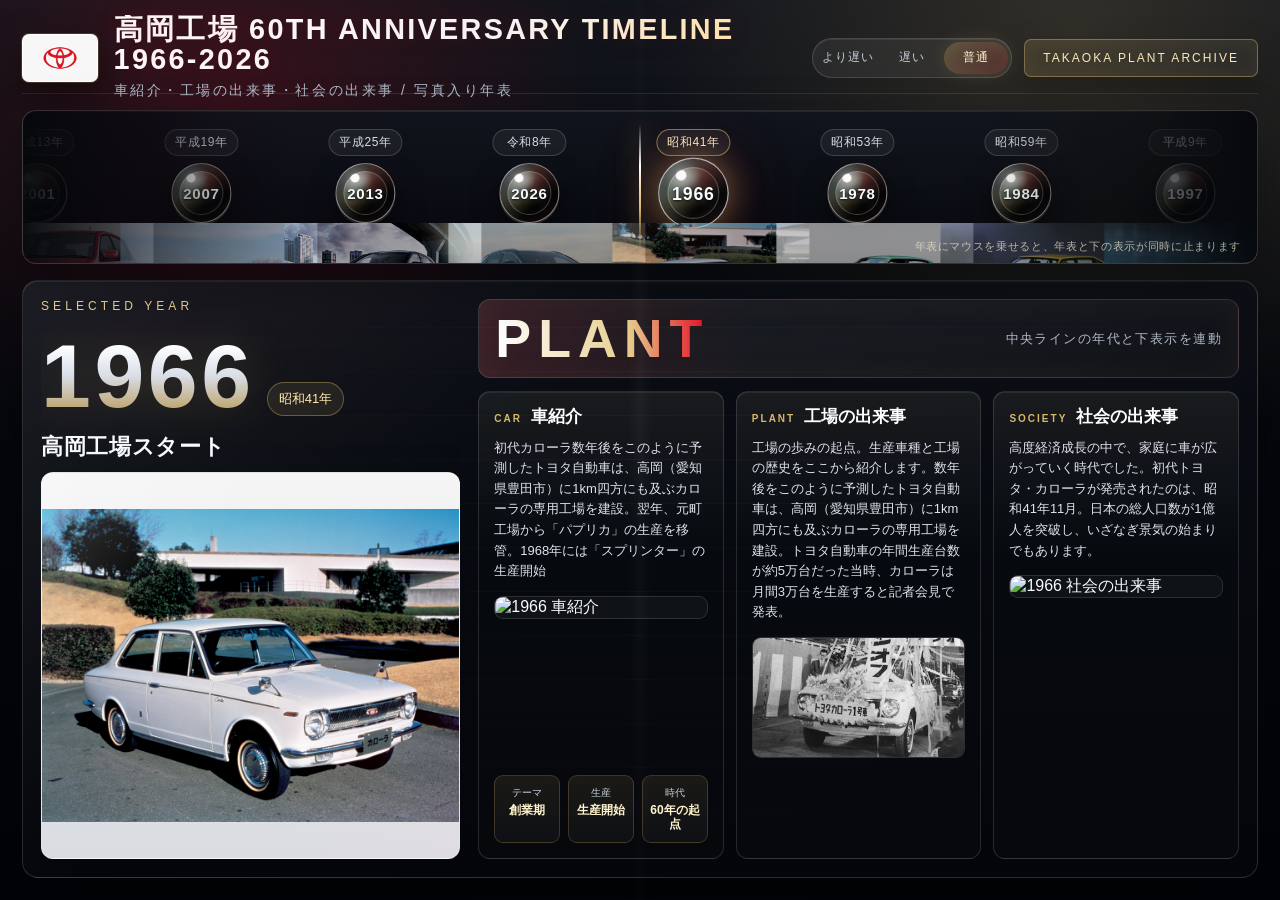
==== index.html @ ef96089f "Add files via upload" ====
<!DOCTYPE html>
<html lang="ja">
<head>
  <meta charset="UTF-8" />
  <meta name="viewport" content="width=device-width, initial-scale=1.0" />
  <title>高岡工場 60th Anniversary Timeline</title>
  <link rel="stylesheet" href="style.css" />
  <script src="script.js" defer></script>
</head>
<body>
  <main class="page">
    <header class="header">
      <div class="title-area">
        <img
          src="images/factory/toyotamark.jpg"
          alt="トヨタマーク"
          class="toyota-mark"
        />
        <div>
          <h1><span>高岡工場 60th Anniversary</span> TIMELINE 1966-2026</h1>
          <p>車紹介・工場の出来事・社会の出来事 / 写真入り年表</p>
        </div>
      </div>
      <div class="header-actions" aria-label="年表操作">
        <div class="speed-control" aria-label="年表の速度切替">
          <button class="speed-button" type="button" data-speed="verySlow">より遅い</button>
          <button class="speed-button" type="button" data-speed="slow">遅い</button>
          <button class="speed-button active" type="button" data-speed="normal">普通</button>
        </div>
        <div class="top-button">TAKAOKA PLANT ARCHIVE</div>
      </div>
    </header>

    <section class="timeline-frame" id="timelineFrame" aria-label="自動スクロール年表">
      <div class="center-line" aria-hidden="true"></div>
      <div class="track-mask"><div class="timeline-track" id="timelineTrack"></div></div>
      <p class="pause-note">年表にマウスを乗せると、年表と下の表示が同時に止まります</p>
    </section>

    <section class="main-card">
      <div class="left-panel">
        <p class="label">SELECTED YEAR</p>
        <div class="year-line">
          <span class="big-year" id="selectedYear">1966</span>
          <span class="era-badge" id="selectedEra">昭和41年</span>
        </div>
        <h2 id="selectedTitle">高岡工場スタート</h2>
        <button class="photo-link" id="photoLink" type="button">
          <img id="mainPhoto" alt="選択された年代の写真" />
          <span>画像中央リンク</span>
        </button>
      </div>

      <div class="right-area">
        <div class="visual-title-box">
          <div id="visualTitle">PLANT</div>
          <p>中央ラインの年代と下表示を連動</p>
        </div>

        <div class="event-grid">
          <article>
            <h3><span>CAR</span> 車紹介</h3>
            <p id="carIntro"></p>
            <div class="spec-row">
              <div><small>テーマ</small><strong id="spec1"></strong></div>
              <div><small>生産</small><strong id="spec2"></strong></div>
              <div><small>時代</small><strong id="spec3"></strong></div>
            </div>
          </article>
          <article><h3><span>PLANT</span> 工場の出来事</h3><p id="factoryEvent"></p></article>
          <article><h3><span>SOCIETY</span> 社会の出来事</h3><p id="socialEvent"></p></article>
        </div>
      </div>
    </section>
  </main>
</body>
</html>
---- style.css ----
/* ===== 基本設定 ===== */
:root {
  --ink: #f8fbff;
  --muted: #aeb9c8;
  --line: rgba(255, 255, 255, .14);
  --line-strong: rgba(255, 255, 255, .28);
  --panel: rgba(12, 15, 22, .78);
  --panel-deep: rgba(4, 6, 11, .9);
  --red: #e50922;
  --red-soft: rgba(229, 9, 34, .55);
  --gold: #d8b76a;
  --gold-soft: rgba(216, 183, 106, .42);
  --cyan: #78e7ff;
  --cyan-soft: rgba(120, 231, 255, .3);
}

* {
  box-sizing: border-box;
  margin: 0;
  padding: 0;
}

html,
body {
  width: 100%;
  height: 100%;
  overflow: hidden;
  font-family: "Segoe UI", "Meiryo", sans-serif;
  color: var(--ink);
  background:
    radial-gradient(circle at 18% 12%, rgba(229, 9, 34, .18), transparent 28%),
    radial-gradient(circle at 84% 4%, rgba(216, 183, 106, .16), transparent 31%),
    linear-gradient(135deg, rgba(120, 231, 255, .06) 0 1px, transparent 1px 58px),
    linear-gradient(180deg, #12151c 0%, #05070c 48%, #020307 100%);
}

body::before {
  content: "";
  position: fixed;
  inset: 0;
  pointer-events: none;
  background:
    linear-gradient(90deg, transparent 0 49%, rgba(255, 255, 255, .035) 50%, transparent 51%),
    repeating-linear-gradient(0deg, rgba(255, 255, 255, .026) 0 1px, transparent 1px 44px);
  mask-image: radial-gradient(circle at center, #000 0%, transparent 78%);
}

/* ===== 画面全体 ===== */
.page {
  width: 100vw;
  height: 100vh;
  padding: 22px;
  display: grid;
  grid-template-rows: 72px 154px 1fr;
  gap: 16px;
}

/* ===== ヘッダー ===== */
.header {
  display: flex;
  justify-content: space-between;
  align-items: center;
  gap: 18px;
  border-bottom: 1px solid rgba(255, 255, 255, .1);
}

.title-area {
  min-width: 0;
  display: flex;
  align-items: center;
  gap: 16px;
}

.toyota-mark {
  width: 78px;
  height: 48px;
  object-fit: cover;
  object-position: center;
  display: block;
  border: 1px solid rgba(255, 255, 255, .64);
  border-radius: 7px;
  background: #fff;
  box-shadow: 0 0 0 1px rgba(216, 183, 106, .22), 0 18px 42px rgba(0, 0, 0, .45);
}

h1 {
  position: relative;
  font-size: clamp(18px, 2.25vw, 34px);
  line-height: 1.03;
  font-weight: 850;
  letter-spacing: .08em;
  color: transparent;
  background: linear-gradient(100deg, #fff 0%, #f8fbff 22%, #ffe9ad 36%, #fff 46%, #d8b76a 62%, #f7e7b0 78%, #fff 100%);
  background-size: 260% 100%;
  -webkit-background-clip: text;
  background-clip: text;
  text-transform: uppercase;
  text-shadow: 0 0 24px rgba(229, 9, 34, .18);
  animation: titleShine 5.8s ease-in-out infinite;
}

h1 span {
  color: transparent;
}

@keyframes titleShine {
  0% {
    background-position: 100% 50%;
    filter: drop-shadow(0 0 8px rgba(216, 183, 106, .08));
  }

  42% {
    background-position: 0% 50%;
    filter: drop-shadow(0 0 18px rgba(216, 183, 106, .28));
  }

  100% {
    background-position: 0% 50%;
    filter: drop-shadow(0 0 8px rgba(216, 183, 106, .12));
  }
}

.header p {
  margin-top: 7px;
  color: var(--muted);
  font-size: clamp(12px, 1.1vw, 16px);
  letter-spacing: .18em;
  white-space: nowrap;
}

.header-actions {
  flex: 0 0 auto;
  display: flex;
  align-items: center;
  gap: 12px;
}

.speed-control {
  display: grid;
  grid-template-columns: repeat(3, 1fr);
  padding: 3px;
  border: 1px solid rgba(255, 255, 255, .14);
  border-radius: 999px;
  background: rgba(255, 255, 255, .055);
  box-shadow: inset 0 1px 0 rgba(255, 255, 255, .08);
}

.speed-button {
  min-width: 64px;
  height: 32px;
  border: 0;
  border-radius: 999px;
  color: #c6ced9;
  background: transparent;
  font: inherit;
  font-size: 12px;
  letter-spacing: .08em;
  cursor: pointer;
  transition: color .2s ease, background .2s ease, box-shadow .2s ease;
}

.speed-button:hover {
  color: #fff;
}

.speed-button.active {
  color: #fff4ce;
  background: linear-gradient(135deg, rgba(216, 183, 106, .24), rgba(229, 9, 34, .16));
  box-shadow: inset 0 0 18px rgba(216, 183, 106, .12), 0 0 18px rgba(216, 183, 106, .16);
}

.top-button {
  flex: 0 0 auto;
  padding: 11px 18px;
  border: 1px solid rgba(216, 183, 106, .45);
  border-radius: 7px;
  color: #f8e8bd;
  background: linear-gradient(135deg, rgba(216, 183, 106, .12), rgba(255, 255, 255, .04));
  box-shadow: inset 0 0 22px rgba(216, 183, 106, .08), 0 14px 34px rgba(0, 0, 0, .28);
  font-size: 12px;
  letter-spacing: .17em;
}

/* ===== 上段タイムライン ===== */
.timeline-frame {
  position: relative;
  overflow: hidden;
  border: 1px solid var(--line);
  border-radius: 14px;
  background:
    linear-gradient(90deg, rgba(229, 9, 34, .08), transparent 20%, transparent 80%, rgba(216, 183, 106, .1)),
    linear-gradient(180deg, rgba(16, 20, 29, .92), rgba(6, 8, 13, .94));
  box-shadow: inset 0 1px 0 rgba(255, 255, 255, .08), 0 18px 48px rgba(0, 0, 0, .34);
}

.timeline-frame::before,
.timeline-frame::after {
  content: "";
  position: absolute;
  top: 0;
  bottom: 0;
  width: 22%;
  z-index: 4;
  pointer-events: none;
}

.timeline-frame::before {
  left: 0;
  background: linear-gradient(90deg, rgba(5, 7, 11, .96), transparent);
}

.timeline-frame::after {
  right: 0;
  background: linear-gradient(270deg, rgba(5, 7, 11, .96), transparent);
}

.center-line {
  position: absolute;
  left: 50%;
  top: 12px;
  width: 2px;
  height: calc(100% - 24px);
  transform: translateX(-50%);
  background: linear-gradient(180deg, transparent, #fff, var(--gold), transparent);
  box-shadow: 0 0 24px rgba(216, 183, 106, .72), 0 0 48px rgba(120, 231, 255, .18);
  z-index: 5;
}

.track-mask {
  height: 100%;
  overflow: hidden;
  padding: 18px 70px 20px;
}

.timeline-track {
  height: 100%;
  display: flex;
  width: max-content;
  transform: translateX(0);
}

.year-node {
  width: 164px;
  height: 116px;
  flex: 0 0 auto;
  border: 0;
  color: var(--ink);
  background: transparent;
  cursor: pointer;
  font-family: inherit;
}

.year-node .era {
  display: inline-block;
  min-width: 74px;
  padding: 4px 8px;
  border: 1px solid rgba(255, 255, 255, .16);
  border-radius: 999px;
  background: rgba(255, 255, 255, .055);
  color: #d7dee9;
  font-size: 12px;
  letter-spacing: .05em;
}

.wheel {
  position: relative;
  width: 60px;
  height: 60px;
  margin: 7px auto 0;
  border-radius: 50%;
  display: grid;
  place-items: center;
  background:
    radial-gradient(circle at 32% 24%, rgba(255, 255, 255, .98) 0 4px, rgba(255, 255, 255, .34) 5px, transparent 17px),
    radial-gradient(circle at 58% 68%, rgba(0, 0, 0, .62), transparent 48%),
    linear-gradient(145deg, rgba(255, 255, 255, .3), rgba(216, 183, 106, .23) 34%, rgba(4, 7, 12, .9) 68%, rgba(229, 9, 34, .18)),
    conic-gradient(from 130deg, rgba(255, 255, 255, .54), rgba(216, 183, 106, .8), rgba(120, 231, 255, .22), rgba(12, 15, 22, .9), rgba(229, 9, 34, .44), rgba(255, 255, 255, .54));
  border: 1px solid rgba(255, 255, 255, .34);
  box-shadow:
    inset 9px 10px 16px rgba(255, 255, 255, .1),
    inset -12px -14px 18px rgba(0, 0, 0, .72),
    inset 0 0 0 7px rgba(0, 0, 0, .44),
    0 14px 28px rgba(0, 0, 0, .54),
    0 2px 0 rgba(255, 255, 255, .18);
  transition: transform .24s ease, box-shadow .24s ease, border-color .24s ease;
}

.wheel::before {
  content: "";
  position: absolute;
  inset: 7px;
  border-radius: 50%;
  border: 1px solid rgba(255, 255, 255, .2);
  background: linear-gradient(145deg, rgba(255, 255, 255, .08), transparent 42%);
  pointer-events: none;
}

.wheel::after {
  content: "";
  position: absolute;
  left: 15px;
  top: 12px;
  width: 18px;
  height: 10px;
  border-radius: 50%;
  background: rgba(255, 255, 255, .42);
  filter: blur(5px);
  pointer-events: none;
}

.wheel strong {
  position: relative;
  z-index: 1;
  font-size: 15px;
  letter-spacing: .05em;
  text-shadow: 0 1px 2px rgba(0, 0, 0, .8), 0 0 12px rgba(255, 244, 206, .28);
}

.year-node.active .era,
.year-node:hover .era {
  border-color: rgba(216, 183, 106, .58);
  color: #fff2ca;
}

.year-node.active .wheel,
.year-node:hover .wheel {
  border-color: rgba(255, 255, 255, .58);
  box-shadow:
    inset 10px 10px 18px rgba(255, 255, 255, .13),
    inset -12px -14px 20px rgba(0, 0, 0, .62),
    inset 0 0 0 7px rgba(0, 0, 0, .32),
    0 0 28px rgba(216, 183, 106, .52),
    0 0 58px rgba(229, 9, 34, .28),
    0 18px 34px rgba(0, 0, 0, .58);
  transform: scale(1.18);
}

.year-node.active .wheel {
  animation: activeWheelPulse 1.8s ease-in-out infinite;
}

@keyframes activeWheelPulse {
  0%,
  100% {
    transform: scale(1.16);
  }

  50% {
    transform: scale(1.24);
  }
}

.node-photo {
  width: 104px;
  height: 26px;
  margin: 5px auto 0;
  border-radius: 999px;
  overflow: hidden;
  border: 1px solid rgba(255, 255, 255, .18);
  opacity: .64;
}

.node-photo img {
  width: 120%;
  height: 100%;
  object-fit: cover;
}

.pause-note {
  position: absolute;
  right: 16px;
  bottom: 9px;
  z-index: 6;
  color: rgba(238, 231, 208, .72);
  font-size: 11px;
  letter-spacing: .06em;
}

/* ===== 下段メイン表示 ===== */
.main-card {
  min-height: 0;
  display: grid;
  grid-template-columns: minmax(320px, 35%) 1fr;
  gap: 18px;
  padding: 18px;
  border: 1px solid var(--line);
  border-radius: 16px;
  background:
    linear-gradient(135deg, rgba(255, 255, 255, .07), transparent 36%),
    linear-gradient(180deg, var(--panel), var(--panel-deep));
  box-shadow: inset 0 1px 0 rgba(255, 255, 255, .08), 0 22px 58px rgba(0, 0, 0, .4);
  overflow: hidden;
}

/* ===== 左側：年・メイン写真 ===== */
.left-panel {
  min-width: 0;
  min-height: 0;
  display: grid;
  grid-template-rows: auto auto auto minmax(0, 1fr);
  gap: 12px;
  overflow: hidden;
}

.label {
  color: #f1d58f;
  font-size: 12px;
  letter-spacing: .34em;
}

.year-line {
  display: flex;
  align-items: flex-end;
  gap: 12px;
  padding-top: 8px;
}

.big-year {
  font-size: clamp(64px, 7vw, 112px);
  line-height: .98;
  font-weight: 900;
  letter-spacing: .04em;
  background: linear-gradient(180deg, #fff 14%, #d9dee8 48%, #b49248 100%);
  -webkit-background-clip: text;
  color: transparent;
  filter: drop-shadow(0 0 22px rgba(216, 183, 106, .18));
}

.era-badge {
  margin-bottom: 5px;
  padding: 7px 11px;
  border: 1px solid rgba(216, 183, 106, .38);
  border-radius: 999px;
  background: rgba(216, 183, 106, .1);
  color: #ffe7aa;
  font-size: 13px;
}

.left-panel h2 {
  font-size: clamp(20px, 1.7vw, 28px);
  line-height: 1.25;
  font-weight: 750;
  letter-spacing: .03em;
}

.photo-link {
  min-height: 0;
  height: 100%;
  position: relative;
  width: 100%;
  border: 1px solid rgba(255, 255, 255, .16);
  border-radius: 12px;
  background: linear-gradient(180deg, rgba(255, 255, 255, .96), rgba(226, 229, 234, .96));
  overflow: hidden;
  cursor: pointer;
  box-shadow: 0 18px 44px rgba(0, 0, 0, .35);
}

.photo-link::after {
  content: "";
  position: absolute;
  inset: 0;
  pointer-events: none;
  background: linear-gradient(135deg, rgba(255, 255, 255, .28), transparent 30%, transparent 68%, rgba(229, 9, 34, .16));
  mix-blend-mode: screen;
}

.photo-link img {
  width: 100%;
  height: 100%;
  object-fit: contain;
  display: block;
  transition: transform .45s ease;
}

.photo-link:hover img {
  transform: scale(1.025);
}

.photo-link span {
  position: absolute;
  left: 50%;
  top: 50%;
  z-index: 2;
  transform: translate(-50%, -50%);
  background: rgba(5, 7, 11, .78);
  color: #fff;
  border: 1px solid rgba(216, 183, 106, .65);
  border-radius: 999px;
  padding: 10px 18px;
  font-size: 13px;
  letter-spacing: .14em;
  opacity: 0;
  transition: opacity .2s ease;
  backdrop-filter: blur(8px);
}

.photo-link:hover span {
  opacity: 1;
}

/* ===== 右側：説明カード ===== */
.right-area {
  min-width: 0;
  min-height: 0;
  display: grid;
  grid-template-rows: auto minmax(0, 1fr);
  gap: 13px;
}

.visual-title-box {
  border-radius: 12px;
  border: 1px solid rgba(255, 255, 255, .14);
  background:
    linear-gradient(90deg, rgba(229, 9, 34, .12), transparent 36%),
    linear-gradient(135deg, rgba(255, 255, 255, .08), rgba(255, 255, 255, .025));
  padding: 14px 16px;
  display: flex;
  justify-content: space-between;
  align-items: center;
  box-shadow: inset 0 0 34px rgba(216, 183, 106, .06);
}

#visualTitle {
  font-size: clamp(34px, 4.2vw, 70px);
  line-height: .92;
  font-weight: 900;
  letter-spacing: .13em;
  background: linear-gradient(90deg, #fff, #e8cf8e 62%, #e50922);
  -webkit-background-clip: text;
  color: transparent;
}

.visual-title-box p {
  max-width: 220px;
  color: var(--muted);
  text-align: right;
  font-size: 13px;
  letter-spacing: .11em;
}

.event-grid {
  min-height: 0;
  display: grid;
  grid-template-columns: repeat(3, 1fr);
  gap: 12px;
  overflow: hidden;
}

article {
  min-width: 0;
  min-height: 0;
  padding: 15px;
  border: 1px solid rgba(255, 255, 255, .13);
  border-radius: 12px;
  background:
    linear-gradient(180deg, rgba(255, 255, 255, .07), transparent 36%),
    rgba(8, 10, 15, .72);
  display: flex;
  flex-direction: column;
  gap: 10px;
  overflow: auto;
  box-shadow: inset 0 1px 0 rgba(255, 255, 255, .07);
}

article h3 {
  display: flex;
  align-items: baseline;
  gap: 9px;
  color: #fff;
  font-size: clamp(17px, 1.28vw, 22px);
  line-height: 1.2;
}

article h3 span {
  color: var(--gold);
  font-size: 10px;
  letter-spacing: .2em;
}

article p {
  color: #dfe5ee;
  font-size: clamp(13px, .92vw, 16px);
  line-height: 1.58;
}

.info-photo {
  width: 100%;
  max-width: 500px;
  max-height: 150px;
  display: block;
  margin: 4px auto 0;
  object-fit: contain;
  border-radius: 9px;
  border: 1px solid rgba(255, 255, 255, .12);
  background: rgba(255, 255, 255, .04);
}

.info-photo[hidden] {
  display: none;
}

.spec-row {
  display: grid;
  grid-template-columns: repeat(3, 1fr);
  gap: 8px;
  margin-top: auto;
}

.spec-row div {
  min-width: 0;
  padding: 10px 6px;
  text-align: center;
  border: 1px solid rgba(216, 183, 106, .22);
  border-radius: 9px;
  background: linear-gradient(180deg, rgba(216, 183, 106, .1), rgba(255, 255, 255, .035));
}

.spec-row small {
  display: block;
  color: #c6ced9;
  font-size: 10px;
}

.spec-row strong {
  display: block;
  margin-top: 4px;
  color: #fff4ce;
  font-size: clamp(12px, .9vw, 15px);
  line-height: 1.15;
  overflow-wrap: anywhere;
}

/* ===== 画面が小さい時 ===== */
@media (max-width: 1100px) {
  .header-actions {
    display: none;
  }

  .page {
    padding: 12px;
    grid-template-rows: 62px 134px 1fr;
  }

  .header p {
    white-space: normal;
  }

  .main-card {
    grid-template-columns: minmax(280px, 34%) 1fr;
  }

  .event-grid {
    grid-template-columns: 1fr;
    overflow: auto;
    padding-right: 4px;
  }

  article {
    overflow: visible;
  }
}

@media (max-width: 760px) {
  html,
  body {
    overflow: auto;
  }

  .page {
    height: auto;
    min-height: 100vh;
    grid-template-rows: auto 136px auto;
  }

  .header,
  .title-area,
  .visual-title-box,
  .year-line {
    align-items: flex-start;
  }

  .header,
  .visual-title-box {
    flex-direction: column;
  }

  .main-card {
    grid-template-columns: 1fr;
  }

  .photo-link {
    min-height: 260px;
  }

  .pause-note {
    display: none;
  }
}
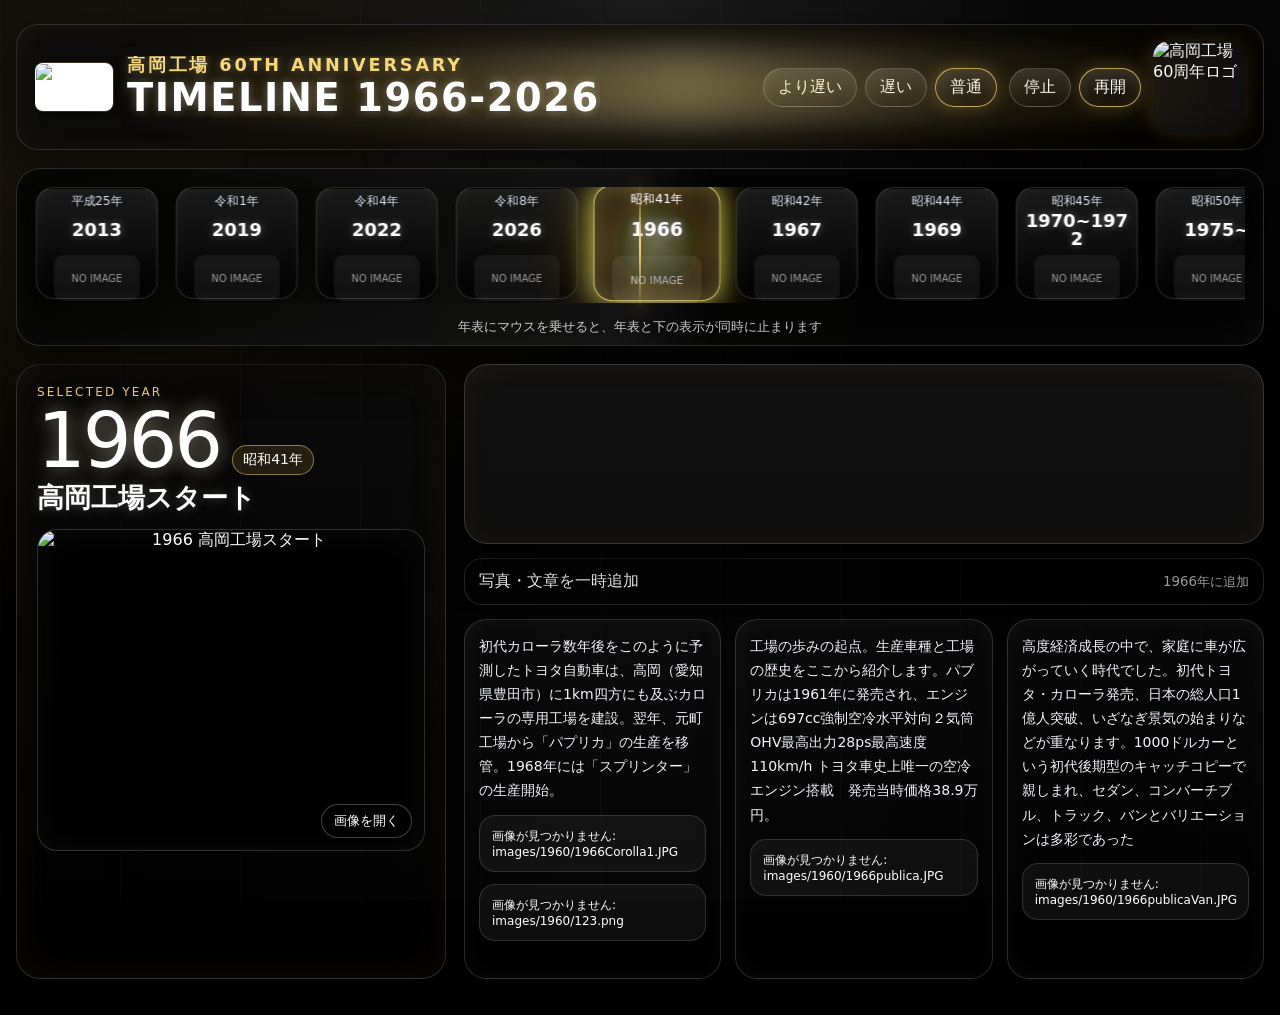
==== commit a0ac306e: "Add files via upload" ====
--- a/index.html
+++ b/index.html
@@ -12,13 +12,13 @@
     <header class="header">
       <div class="title-area">
         <img
-          src="images/factory/toyotamark.jpg"
+          src="images/factory/toyotamark.jpg?v=20260612"
           alt="トヨタマーク"
-          class="toyota-mark"
+          class="mark"
         />
         <div>
           <h1><span>高岡工場 60th Anniversary</span> TIMELINE 1966-2026</h1>
-          <p>車紹介・工場の出来事・社会の出来事 / 写真入り年表</p>
+          
         </div>
       </div>
       <div class="header-actions" aria-label="年表操作">
@@ -27,13 +27,24 @@
           <button class="speed-button" type="button" data-speed="slow">遅い</button>
           <button class="speed-button active" type="button" data-speed="normal">普通</button>
         </div>
-        <div class="top-button">TAKAOKA PLANT ARCHIVE</div>
+        <div class="play-control" aria-label="年表の再生操作">
+          <button id="pauseButton" class="control-button" type="button">停止</button>
+          <button id="playButton" class="control-button" type="button">再開</button>
+        </div>
+        <!-- 高岡60周年公式ロゴ　無断使用・転載・転用禁止 -->
+        <img
+          src="images/factory/60thLOGO.png" 
+          alt="高岡工場60周年ロゴ"
+          class="archive-logo"
+        />
       </div>
     </header>
 
     <section class="timeline-frame" id="timelineFrame" aria-label="自動スクロール年表">
       <div class="center-line" aria-hidden="true"></div>
-      <div class="track-mask"><div class="timeline-track" id="timelineTrack"></div></div>
+      <div class="track-mask">
+        <div class="timeline-track" id="timelineTrack"></div>
+      </div>
       <p class="pause-note">年表にマウスを乗せると、年表と下の表示が同時に止まります</p>
     </section>
 
@@ -45,30 +56,70 @@
           <span class="era-badge" id="selectedEra">昭和41年</span>
         </div>
         <h2 id="selectedTitle">高岡工場スタート</h2>
-        <button class="photo-link" id="photoLink" type="button">
+        <button class="photo-link" id="photoLink" type="button" data-placeholder="メイン写真を追加してください">
           <img id="mainPhoto" alt="選択された年代の写真" />
-          <span>画像中央リンク</span>
+          <span>画像を開く</span>
         </button>
       </div>
 
       <div class="right-area">
-        <div class="visual-title-box">
-          <div id="visualTitle">PLANT</div>
-          <p>中央ラインの年代と下表示を連動</p>
+        <div class="drive-stage" id="driveStage" aria-label="歴代車走行ステージ">
+          <div class="drive-bg" aria-hidden="true"></div>
+          <div class="drive-cars" id="driveCars" aria-hidden="true">
+            <div class="drive-car-slot car-slot-1966"><img class="drive-car car-1966" src="images/run-cars/corolla-60th.png" alt=""></div>
+            <div class="drive-car-slot car-slot-1970"><img class="drive-car car-1970" src="images/run-cars/corolla-green.png" alt=""></div>
+            <div class="drive-car-slot car-slot-1980"><img class="drive-car car-1980" src="images/run-cars/levin.png" alt=""></div>
+            <div class="drive-car-slot car-slot-1990"><img class="drive-car car-1990" src="images/run-cars/prius.png" alt=""></div>
+            <div class="drive-car-slot car-slot-2000"><img class="drive-car car-2000" src="images/run-cars/iQ.png" alt=""></div>
+            <div class="drive-car-slot car-slot-2010"><img class="drive-car car-2010" src="images/run-cars/hayy.png" alt=""></div>
+            <div class="drive-car-slot car-slot-2020"><img class="drive-car car-2020" src="images/run-cars/rav4-silver.png" alt=""></div>
+          </div>
         </div>
+
+        <details class="editor-panel">
+          <summary>
+            <span>写真・文章を一時追加</span>
+            <small id="editorYearLabel">1966年に追加</small>
+          </summary>
+          <div class="editor-grid">
+            <label>
+              追加先
+              <select id="editorTarget">
+                <option value="car">車紹介</option>
+                <option value="plant">工場の出来事</option>
+                <option value="society">社会の出来事</option>
+              </select>
+            </label>
+            <label>
+              写真追加（最大3枚）
+              <input id="editorImages" type="file" accept="image/*" multiple />
+            </label>
+            <label class="editor-text-label">
+              文章追加
+              <textarea id="editorText" rows="2" placeholder="選択中の年代に追加する文章"></textarea>
+            </label>
+            <div class="editor-buttons">
+              <button id="addEditorText" type="button">文章を追加</button>
+              <button id="clearEditorAdditions" type="button">一時追加をリセット</button>
+            </div>
+          </div>
+          <p class="editor-note">
+            アップローダーは、このブラウザ内の一時追加です。正式保存する場合は画像を images フォルダへ入れ、script.js の content に画像パスを追加してください。
+          </p>
+        </details>
 
         <div class="event-grid">
           <article>
-            <h3><span>CAR</span> 車紹介</h3>
-            <p id="carIntro"></p>
-            <div class="spec-row">
-              <div><small>テーマ</small><strong id="spec1"></strong></div>
-              <div><small>生産</small><strong id="spec2"></strong></div>
-              <div><small>時代</small><strong id="spec3"></strong></div>
-            </div>
+            <div id="carContent" class="article-content"></div>
           </article>
-          <article><h3><span>PLANT</span> 工場の出来事</h3><p id="factoryEvent"></p></article>
-          <article><h3><span>SOCIETY</span> 社会の出来事</h3><p id="socialEvent"></p></article>
+
+          <article>
+            <div id="factoryContent" class="article-content"></div>
+          </article>
+
+          <article>
+            <div id="societyContent" class="article-content"></div>
+          </article>
         </div>
       </div>
     </section>
--- a/style.css
+++ b/style.css
@@ -1,699 +1,950 @@
-/* ===== 基本設定 ===== */
-:root {
-  --ink: #f8fbff;
-  --muted: #aeb9c8;
-  --line: rgba(255, 255, 255, .14);
-  --line-strong: rgba(255, 255, 255, .28);
-  --panel: rgba(12, 15, 22, .78);
-  --panel-deep: rgba(4, 6, 11, .9);
-  --red: #e50922;
-  --red-soft: rgba(229, 9, 34, .55);
-  --gold: #d8b76a;
-  --gold-soft: rgba(216, 183, 106, .42);
-  --cyan: #78e7ff;
-  --cyan-soft: rgba(120, 231, 255, .3);
-}
-
-* {
-  box-sizing: border-box;
-  margin: 0;
-  padding: 0;
-}
-
-html,
-body {
-  width: 100%;
-  height: 100%;
-  overflow: hidden;
-  font-family: "Segoe UI", "Meiryo", sans-serif;
-  color: var(--ink);
+/* =========================================================
+   高岡工場 60th Anniversary Timeline
+   黒背景・白文字 強調版 CSS
+   ※ JSの光の流れ・車の走行アクションは変更不要
+   ※ このファイルを style.css として使ってください
+   ========================================================= */
+
+:root{
+  --bg:#000;
+  --bg2:#050505;
+  --panel:rgba(8,10,14,.88);
+  --panel2:rgba(0,0,0,.76);
+  --line:rgba(255,255,255,.16);
+  --line2:rgba(218,178,78,.38);
+  --text:#fff;
+  --soft:#e9edf4;
+  --muted:#aeb6c4;
+  --gold:#dab24e;
+  --gold2:#f7d879;
+  --red:#d71920;
+  --shadow:0 18px 46px rgba(0,0,0,.62);
+  --runner-width:clamp(160px, 15vw, 260px);
+  --rav4-top:24px;
+}
+
+*{
+  box-sizing:border-box;
+}
+
+html{
+  min-height:100%;
+  background:#000;
+}
+
+body{
+  margin:0;
+  min-height:100vh;
+  color:var(--text);
+  font-family:"Segoe UI", "Noto Sans JP", system-ui, sans-serif;
   background:
-    radial-gradient(circle at 18% 12%, rgba(229, 9, 34, .18), transparent 28%),
-    radial-gradient(circle at 84% 4%, rgba(216, 183, 106, .16), transparent 31%),
-    linear-gradient(135deg, rgba(120, 231, 255, .06) 0 1px, transparent 1px 58px),
-    linear-gradient(180deg, #12151c 0%, #05070c 48%, #020307 100%);
-}
-
-body::before {
-  content: "";
-  position: fixed;
-  inset: 0;
-  pointer-events: none;
+    radial-gradient(circle at 50% 0%, rgba(85,85,85,.22), transparent 34%),
+    radial-gradient(circle at 12% 22%, rgba(218,178,78,.13), transparent 32%),
+    linear-gradient(180deg, #070707 0%, #000 48%, #020202 100%);
+  overflow-x:hidden;
+}
+
+body::before{
+  content:"";
+  position:fixed;
+  inset:0;
+  pointer-events:none;
   background:
-    linear-gradient(90deg, transparent 0 49%, rgba(255, 255, 255, .035) 50%, transparent 51%),
-    repeating-linear-gradient(0deg, rgba(255, 255, 255, .026) 0 1px, transparent 1px 44px);
-  mask-image: radial-gradient(circle at center, #000 0%, transparent 78%);
-}
-
-/* ===== 画面全体 ===== */
-.page {
-  width: 100vw;
-  height: 100vh;
-  padding: 22px;
-  display: grid;
-  grid-template-rows: 72px 154px 1fr;
-  gap: 16px;
-}
-
-/* ===== ヘッダー ===== */
-.header {
-  display: flex;
-  justify-content: space-between;
-  align-items: center;
-  gap: 18px;
-  border-bottom: 1px solid rgba(255, 255, 255, .1);
-}
-
-.title-area {
-  min-width: 0;
-  display: flex;
-  align-items: center;
-  gap: 16px;
-}
-
-.toyota-mark {
-  width: 78px;
-  height: 48px;
-  object-fit: cover;
-  object-position: center;
-  display: block;
-  border: 1px solid rgba(255, 255, 255, .64);
-  border-radius: 7px;
-  background: #fff;
-  box-shadow: 0 0 0 1px rgba(216, 183, 106, .22), 0 18px 42px rgba(0, 0, 0, .45);
-}
-
-h1 {
-  position: relative;
-  font-size: clamp(18px, 2.25vw, 34px);
-  line-height: 1.03;
-  font-weight: 850;
-  letter-spacing: .08em;
-  color: transparent;
-  background: linear-gradient(100deg, #fff 0%, #f8fbff 22%, #ffe9ad 36%, #fff 46%, #d8b76a 62%, #f7e7b0 78%, #fff 100%);
-  background-size: 260% 100%;
-  -webkit-background-clip: text;
-  background-clip: text;
-  text-transform: uppercase;
-  text-shadow: 0 0 24px rgba(229, 9, 34, .18);
-  animation: titleShine 5.8s ease-in-out infinite;
-}
-
-h1 span {
-  color: transparent;
-}
-
-@keyframes titleShine {
-  0% {
-    background-position: 100% 50%;
-    filter: drop-shadow(0 0 8px rgba(216, 183, 106, .08));
-  }
-
-  42% {
-    background-position: 0% 50%;
-    filter: drop-shadow(0 0 18px rgba(216, 183, 106, .28));
-  }
-
-  100% {
-    background-position: 0% 50%;
-    filter: drop-shadow(0 0 8px rgba(216, 183, 106, .12));
-  }
-}
-
-.header p {
-  margin-top: 7px;
-  color: var(--muted);
-  font-size: clamp(12px, 1.1vw, 16px);
-  letter-spacing: .18em;
-  white-space: nowrap;
-}
-
-.header-actions {
-  flex: 0 0 auto;
-  display: flex;
-  align-items: center;
-  gap: 12px;
-}
-
-.speed-control {
-  display: grid;
-  grid-template-columns: repeat(3, 1fr);
-  padding: 3px;
-  border: 1px solid rgba(255, 255, 255, .14);
-  border-radius: 999px;
-  background: rgba(255, 255, 255, .055);
-  box-shadow: inset 0 1px 0 rgba(255, 255, 255, .08);
-}
-
-.speed-button {
-  min-width: 64px;
-  height: 32px;
-  border: 0;
-  border-radius: 999px;
-  color: #c6ced9;
-  background: transparent;
-  font: inherit;
-  font-size: 12px;
-  letter-spacing: .08em;
-  cursor: pointer;
-  transition: color .2s ease, background .2s ease, box-shadow .2s ease;
-}
-
-.speed-button:hover {
-  color: #fff;
-}
-
-.speed-button.active {
-  color: #fff4ce;
-  background: linear-gradient(135deg, rgba(216, 183, 106, .24), rgba(229, 9, 34, .16));
-  box-shadow: inset 0 0 18px rgba(216, 183, 106, .12), 0 0 18px rgba(216, 183, 106, .16);
-}
-
-.top-button {
-  flex: 0 0 auto;
-  padding: 11px 18px;
-  border: 1px solid rgba(216, 183, 106, .45);
-  border-radius: 7px;
-  color: #f8e8bd;
-  background: linear-gradient(135deg, rgba(216, 183, 106, .12), rgba(255, 255, 255, .04));
-  box-shadow: inset 0 0 22px rgba(216, 183, 106, .08), 0 14px 34px rgba(0, 0, 0, .28);
-  font-size: 12px;
-  letter-spacing: .17em;
-}
-
-/* ===== 上段タイムライン ===== */
-.timeline-frame {
+    linear-gradient(90deg, transparent, rgba(255,255,255,.035), transparent),
+    repeating-linear-gradient(90deg, rgba(255,255,255,.025) 0 1px, transparent 1px 120px);
+  opacity:.55;
+  animation:bgFlow 12s linear infinite;
+}
+
+@keyframes bgFlow{
+  from{ transform:translateX(-120px); }
+  to{ transform:translateX(120px); }
+}
+
+button,
+input,
+select,
+textarea{
+  font:inherit;
+}
+
+button{
+  cursor:pointer;
+}
+
+img{
+  max-width:100%;
+  display:block;
+}
+
+.page{
+  width:min(1500px, calc(100% - 32px));
+  margin:0 auto;
+  padding:24px 0 36px;
+}
+
+.header{
+  display:flex;
+  align-items:center;
+  justify-content:space-between;
+  gap:20px;
+  margin-bottom:18px;
+  padding:16px 18px;
+  border:1px solid rgba(255,255,255,.15);
+  border-radius:22px;
+  background:linear-gradient(135deg, rgba(12,12,12,.94), rgba(0,0,0,.82));
+  box-shadow:var(--shadow), inset 0 0 30px rgba(218,178,78,.06);
+}
+
+.title-area{
+  position:relative;
+  display:flex;
+  align-items:center;
+  gap:14px;
+  min-width:0;
+  overflow:hidden;
+  border-radius:14px;
+}
+
+/* トヨタマークから右へ流れるゴールドの光 */
+.title-area::after{
+  content:"";
+  position:absolute;
+  left:74px;
+  top:50%;
+  width:46%;
+  height:2px;
+  pointer-events:none;
+  border-radius:999px;
+  background:linear-gradient(90deg,
+    rgba(247,216,121,0),
+    rgba(247,216,121,.95),
+    rgba(255,255,255,.72),
+    rgba(247,216,121,0)
+  );
+  box-shadow:
+    0 0 8px rgba(247,216,121,.95),
+    0 0 18px rgba(218,178,78,.62);
+  transform:translateY(-50%) translateX(-105%);
+  animation:toyotaGoldFlow 4.2s linear infinite;
+  z-index:1;
+}
+
+.title-area > *{
+  position:relative;
+  z-index:2;
+}
+
+@keyframes toyotaGoldFlow{
+  0%{ transform:translateY(-50%) translateX(-115%); opacity:0; }
+  12%{ opacity:1; }
+  72%{ opacity:1; }
+  100%{ transform:translateY(-50%) translateX(235%); opacity:0; }
+}
+
+.mark,
+.toyota-mark{
+  width:78px;
+  height:48px;
+  object-fit:cover;
+  object-position:center;
+  flex:0 0 auto;
+  border:1px solid rgba(255,255,255,.35);
+  border-radius:8px;
+  background:#fff;
+  box-shadow:0 0 0 1px rgba(216,183,106,.22), 0 12px 28px rgba(0,0,0,.45);
+}
+
+h1{
+  margin:0;
+  font-size:clamp(22px, 3vw, 46px);
+  line-height:1.02;
+  letter-spacing:.04em;
+  color:#fff;
+  text-shadow:0 0 10px rgba(255,255,255,.3), 0 0 24px rgba(218,178,78,.22);
+}
+
+h1 span{
+  display:block;
+  margin-bottom:4px;
+  color:var(--gold2);
+  font-size:.46em;
+  letter-spacing:.16em;
+  text-transform:uppercase;
+}
+
+.header-actions{
+  display:flex;
+  align-items:center;
+  gap:12px;
+  flex-wrap:wrap;
+  justify-content:flex-end;
+}
+
+.speed-control,
+.play-control{
+  display:flex;
+  align-items:center;
+  gap:8px;
+}
+
+.speed-button,
+.control-button,
+.editor-buttons button{
+  min-height:36px;
+  padding:8px 14px;
+  border:1px solid rgba(255,255,255,.22);
+  border-radius:999px;
+  color:#fff;
+  background:linear-gradient(180deg, rgba(35,35,35,.94), rgba(0,0,0,.9));
+  box-shadow:inset 0 0 16px rgba(255,255,255,.04), 0 8px 20px rgba(0,0,0,.35);
+}
+
+.speed-button.active,
+.control-button.active,
+.editor-buttons button:hover{
+  border-color:rgba(247,216,121,.72);
+  color:#fff;
+  box-shadow:0 0 18px rgba(218,178,78,.28), inset 0 0 14px rgba(218,178,78,.12);
+}
+
+.archive-logo{
+  width:92px;
+  height:92px;
+  object-fit:contain;
+  border-radius:16px;
+  background:rgba(255,255,255,.05);
+  box-shadow:0 0 20px rgba(218,178,78,.2);
+}
+
+.timeline-frame{
+  position:relative;
+  height:178px;
+  overflow:hidden;
+  margin-bottom:18px;
+  border:1px solid rgba(255,255,255,.16);
+  border-radius:24px;
+  background:
+    linear-gradient(180deg, rgba(0,0,0,.94), rgba(4,4,4,.94)),
+    radial-gradient(circle at center, rgba(218,178,78,.16), transparent 50%);
+  box-shadow:var(--shadow), inset 0 0 42px rgba(255,255,255,.035);
+}
+
+.timeline-frame::before{
+  content:"";
+  position:absolute;
+  inset:0;
+  pointer-events:none;
+  background:linear-gradient(90deg, transparent 0%, rgba(255,255,255,.14) 48%, transparent 56%);
+  opacity:.42;
+  animation:lightSweep 5.2s linear infinite;
+}
+
+@keyframes lightSweep{
+  from{ transform:translateX(-100%); }
+  to{ transform:translateX(100%); }
+}
+
+.center-line{
+  position:absolute;
+  left:50%;
+  top:12px;
+  bottom:34px;
+  width:2px;
+  transform:translateX(-50%);
+  background:linear-gradient(180deg, transparent, var(--gold2), transparent);
+  box-shadow:0 0 18px rgba(247,216,121,.75);
+  z-index:4;
+}
+
+.track-mask{
+  position:absolute;
+  inset:18px 18px 42px;
+  overflow:hidden;
+}
+
+.timeline-track{
+  position:absolute;
+  left:0;
+  top:0;
+  display:flex;
+  align-items:flex-start;
+  gap:18px;
+  height:112px;
+  will-change:transform;
+}
+
+.year-node{
+  position:relative;
+  display:grid;
+  grid-template-rows:auto 44px 52px;
+  justify-items:center;
+  align-items:center;
+  flex:0 0 122px;
+  width:122px;
+  height:112px;
+  padding:7px 8px;
+  border:1px solid rgba(255,255,255,.16);
+  border-radius:18px;
+  color:#fff;
+  background:linear-gradient(180deg, rgba(28,28,28,.92), rgba(0,0,0,.94));
+  box-shadow:0 8px 24px rgba(0,0,0,.46), inset 0 0 18px rgba(255,255,255,.04);
+}
+
+.year-node.active{
+  border-color:rgba(247,216,121,.75);
+  box-shadow:0 0 24px rgba(218,178,78,.36), inset 0 0 18px rgba(218,178,78,.12);
+}
+
+.year-node .era{
+  color:#d9dfeb;
+  font-size:12px;
+  line-height:1.1;
+}
+
+.year-node .wheel{
+  display:flex;
+  align-items:center;
+  justify-content:center;
+  width:100%;
+  color:#fff;
+}
+
+.year-node .wheel strong{
+  display:block;
+  max-width:100%;
+  color:#fff;
+  font-size:clamp(16px, 1.4vw, 22px);
+  line-height:1;
+  white-space:normal;
+  text-align:center;
+  overflow-wrap:anywhere;
+  text-shadow:0 0 8px rgba(255,255,255,.35);
+}
+
+.node-photo{
+  display:flex;
+  align-items:center;
+  justify-content:center;
+  width:86px;
+  height:46px;
+  border-radius:10px;
+  overflow:hidden;
+  background:rgba(255,255,255,.06);
+  color:rgba(255,255,255,.58);
+  font-size:10px;
+}
+
+.node-photo img{
+  width:100%;
+  height:100%;
+  object-fit:cover;
+}
+
+.pause-note{
+  position:absolute;
+  left:50%;
+  bottom:9px;
+  transform:translateX(-50%);
+  margin:0;
+  width:max-content;
+  max-width:calc(100% - 32px);
+  color:rgba(255,255,255,.78);
+  font-size:13px;
+  text-align:center;
+  z-index:5;
+}
+
+.main-card{
+  display:grid;
+  grid-template-columns:minmax(310px, .86fr) minmax(520px, 1.6fr);
+  gap:18px;
+  align-items:stretch;
+}
+
+.left-panel,
+.right-area{
+  min-width:0;
+}
+
+.left-panel{
+  padding:20px;
+  border:1px solid rgba(255,255,255,.16);
+  border-radius:24px;
+  background:linear-gradient(180deg, rgba(10,10,10,.94), rgba(0,0,0,.88));
+  box-shadow:var(--shadow), inset 0 0 42px rgba(218,178,78,.06);
+}
+
+.label{
+  margin:0 0 8px;
+  color:var(--gold2);
+  font-size:12px;
+  letter-spacing:.18em;
+}
+
+.year-line{
+  display:flex;
+  align-items:flex-end;
+  gap:12px;
+  flex-wrap:wrap;
+  margin-bottom:8px;
+}
+
+.big-year{
+  color:#fff;
+  font-size:clamp(38px, 6vw, 86px);
+  font-weight:800px;
+  line-height:.88;
+  letter-spacing:-.04em;
+  text-shadow:0 0 18px rgba(255,255,255,.38), 0 0 34px rgba(218,178,78,.22);
+}
+
+.era-badge{
+  display:inline-flex;
+  align-items:center;
+  min-height:30px;
+  padding:5px 10px;
+  border:1px solid rgba(247,216,121,.5);
+  border-radius:999px;
+  color:#fff;
+  background:rgba(218,178,78,.12);
+  font-size:14px;
+}
+
+#selectedTitle{
+  margin:6px 0 16px;
+  color:#fff;
+  font-size:clamp(22px, 2.1vw, 34px);
+  line-height:1.15;
+  text-shadow:0 0 12px rgba(255,255,255,.25);
+}
+
+.photo-link{
+  position:relative;
+  display:block;
+  width:100%;
+  min-height:320px;
+  padding:0;
+  border:1px solid rgba(255,255,255,.18);
+  border-radius:20px;
+  overflow:hidden;
+  color:#fff;
+  background:rgba(0,0,0,.78);
+  box-shadow:inset 0 0 32px rgba(255,255,255,.04);
+}
+
+.photo-link img{
+  width:100%;
+  height:100%;
+  min-height:320px;
+  object-fit:contain;
+}
+
+.photo-link span{
+  position:absolute;
+  right:12px;
+  bottom:12px;
+  padding:7px 12px;
+  border:1px solid rgba(255,255,255,.25);
+  border-radius:999px;
+  background:rgba(0,0,0,.7);
+  color:#fff;
+  font-size:13px;
+}
+
+.photo-link.empty::before{
+  content:attr(data-placeholder);
+  position:absolute;
+  inset:0;
+  display:flex;
+  align-items:center;
+  justify-content:center;
+  color:rgba(255,255,255,.72);
+}
+
+.right-area{
+  display:flex;
+  flex-direction:column;
+  gap:14px;
+}
+
+.visual-title-box{
+  position:relative;
+  overflow:hidden;
+  min-height:104px;
+  padding:16px 18px;
+  border:1px solid rgba(255,255,255,.16);
+  border-radius:24px;
+  background:linear-gradient(135deg, rgba(10,10,10,.96), rgba(0,0,0,.9));
+  box-shadow:var(--shadow), inset 0 0 30px rgba(218,178,78,.06);
+}
+
+.visual-title-box::after{
+  content:"";
+  position:absolute;
+  inset:0;
+  pointer-events:none;
+  background:linear-gradient(100deg, transparent, rgba(255,255,255,.18), transparent);
+  transform:translateX(-120%);
+  animation:visualSweep 4.8s linear infinite;
+}
+
+@keyframes visualSweep{
+  to{ transform:translateX(120%); }
+}
+
+#visualTitle{
+  color:#fff;
+  font-size:clamp(34px, 5vw, 76px);
+  font-weight:900;
+  line-height:.9;
+  letter-spacing:.04em;
+  text-shadow:0 0 18px rgba(255,255,255,.4), 0 0 30px rgba(218,178,78,.24);
+}
+
+.visual-title-box p{
+  margin:8px 0 0;
+  color:rgba(255,255,255,.76);
+}
+
+.luxury-rotate{
+  animation:luxuryPulse .75s ease;
+}
+
+@keyframes luxuryPulse{
+  0%{ box-shadow:var(--shadow), inset 0 0 18px rgba(218,178,78,.04); }
+  50%{ box-shadow:0 0 34px rgba(218,178,78,.28), var(--shadow); }
+  100%{ box-shadow:var(--shadow), inset 0 0 30px rgba(218,178,78,.06); }
+}
+
+.editor-panel{
+  border:1px solid rgba(255,255,255,.14);
+  border-radius:18px;
+  background:rgba(0,0,0,.64);
+  color:#fff;
+  overflow:hidden;
+}
+
+.editor-panel summary{
+  display:flex;
+  align-items:center;
+  justify-content:space-between;
+  gap:12px;
+  padding:12px 14px;
+  cursor:pointer;
+}
+
+.editor-panel small{
+  color:rgba(255,255,255,.68);
+}
+
+.editor-grid{
+  display:grid;
+  grid-template-columns:180px 1fr;
+  gap:12px;
+  padding:0 14px 14px;
+}
+
+.editor-grid label{
+  display:flex;
+  flex-direction:column;
+  gap:6px;
+  color:rgba(255,255,255,.82);
+  font-size:13px;
+}
+
+.editor-text-label{
+  grid-column:1 / -1;
+}
+
+.editor-buttons{
+  grid-column:1 / -1;
+  display:flex;
+  gap:10px;
+  flex-wrap:wrap;
+}
+
+.editor-note{
+  margin:0;
+  padding:0 14px 14px;
+  color:rgba(255,255,255,.62);
+  font-size:12px;
+}
+
+input,
+select,
+textarea{
+  width:100%;
+  border:1px solid rgba(255,255,255,.22);
+  border-radius:12px;
+  color:#fff;
+  background:rgba(0,0,0,.76);
+  padding:9px 10px;
+}
+
+textarea{
+  resize:vertical;
+}
+
+.event-grid{
+  display:grid;
+  grid-template-columns:repeat(3, minmax(0, 1fr));
+  gap:14px;
+}
+
+.event-grid article{
+  min-width:0;
+  min-height:360px;
+  padding:14px;
+  border:1px solid rgba(255,255,255,.16);
+  border-radius:22px;
+  background:linear-gradient(180deg, rgba(9,9,9,.92), rgba(0,0,0,.86));
+  box-shadow:0 14px 34px rgba(0,0,0,.48), inset 0 0 24px rgba(255,255,255,.035);
+}
+
+.article-content{
+  display:flex;
+  flex-direction:column;
+  gap:12px;
+}
+
+.content-text{
+  margin:0;
+  color:#f2f5fa;
+  font-size:clamp(14px, .95vw, 16px);
+  line-height:1.72;
+  text-shadow:0 1px 2px rgba(0,0,0,.7);
+}
+
+.empty-content{
+  color:rgba(255,255,255,.56);
+}
+
+.image-block{
+  margin:0;
+  overflow:hidden;
+  border:1px solid rgba(255,255,255,.14);
+  border-radius:16px;
+  background:rgba(255,255,255,.05);
+}
+
+.info-photo{
+  width:100%;
+  height:auto;
+  object-fit:cover;
+}
+
+.image-block figcaption{
+  padding:6px 8px;
+  color:rgba(255,255,255,.68);
+  font-size:12px;
+}
+
+.image-missing{
+  padding:12px;
+  color:#fff;
+  font-size:12px;
+}
+
+/* ===== 車走行アニメーション：JSのクラスに合わせる ===== */
+.rav4-runner{
+  position:absolute;
+  z-index:6;
+  top:var(--rav4-top);
+  left:0;
+  width:var(--runner-width);
+  max-width:260px;
+  pointer-events:none;
+  transform:translateX(calc(100vw + 180px));
+  opacity:0;
+}
+
+.rav4-runner img{
+  width:100%;
+  height:auto;
+  filter:drop-shadow(0 18px 18px rgba(0,0,0,.55));
+}
+
+.rav4-speed-light{
+  position:absolute;
+  top:48%;
+  right:68%;
+  width:150px;
+  height:14px;
+  border-radius:999px;
+  background:linear-gradient(90deg, transparent, rgba(255,255,255,.62), transparent);
+  filter:blur(3px);
+  opacity:.8;
+}
+
+.rav4-runner.is-running{
+  animation:runnerPass 3.5s ease-in-out both;
+}
+
+@keyframes runnerPass{
+  0%{ transform:translateX(calc(100vw + 190px)); opacity:0; }
+  8%{ opacity:1; }
+  86%{ opacity:1; }
+  100%{ transform:translateX(calc(-1 * var(--runner-width) - 210px)); opacity:0; }
+}
+
+.all-cars-parade{
+  position:absolute;
+  inset:0;
+  z-index:7;
+  pointer-events:none;
+  overflow:hidden;
+}
+
+.all-cars-parade__car{
+  position:absolute;
+  top:var(--parade-lane);
+  left:0;
+  width:var(--parade-width);
+  opacity:0;
+  transform:translateX(calc(100vw + 260px));
+  animation:paradePass 4.1s ease-in-out var(--parade-delay) both;
+}
+
+.all-cars-parade__car img{
+  width:60%;
+  height:auto;
+  filter:drop-shadow(0 18px 18px rgba(0,0,0,.55));
+}
+
+@keyframes paradePass{
+  0%{ transform:translateX(calc(100vw + 260px)); opacity:0; }
+  9%{ opacity:1; }
+  84%{ opacity:1; }
+  100%{ transform:translateX(-420px); opacity:0; }
+}
+
+@media (max-width:1100px){
+  .header{
+    align-items:flex-start;
+    flex-direction:column;
+  }
+
+  .header-actions{
+    justify-content:flex-start;
+  }
+
+  .main-card{
+    grid-template-columns:1fr;
+  }
+
+  .event-grid{
+    grid-template-columns:1fr;
+  }
+
+  .photo-link,
+  .photo-link img{
+    min-height:260px;
+  }
+}
+
+@media (max-width:640px){
+  .page{
+    width:min(100% - 20px, 1500px);
+    padding-top:12px;
+  }
+
+  .title-area{
+    align-items:flex-start;
+  }
+
+  .mark,
+  .toyota-mark{
+    width:58px;
+    height:38px;
+  }
+
+  .archive-logo{
+    width:72px;
+    height:72px;
+  }
+
+  .speed-control,
+  .play-control{
+    width:100%;
+    flex-wrap:wrap;
+  }
+
+  .timeline-frame{
+    height:164px;
+  }
+
+  .year-node{
+    flex-basis:108px;
+    width:108px;
+  }
+
+  .editor-grid{
+    grid-template-columns:1fr;
+  }
+}
+/* トヨタマークから右へ流れるゴールド光を太く・広く戻す */
+.header{
   position: relative;
   overflow: hidden;
-  border: 1px solid var(--line);
-  border-radius: 14px;
-  background:
-    linear-gradient(90deg, rgba(229, 9, 34, .08), transparent 20%, transparent 80%, rgba(216, 183, 106, .1)),
-    linear-gradient(180deg, rgba(16, 20, 29, .92), rgba(6, 8, 13, .94));
-  box-shadow: inset 0 1px 0 rgba(255, 255, 255, .08), 0 18px 48px rgba(0, 0, 0, .34);
-}
-
-.timeline-frame::before,
-.timeline-frame::after {
+}
+
+.header::after{
   content: "";
   position: absolute;
-  top: 0;
-  bottom: 0;
-  width: 22%;
-  z-index: 4;
+  left: 90px;
+  right: 0;
+  top: 50%;
+  height: 80px;
+  transform: translateY(-50%);
   pointer-events: none;
-}
-
-.timeline-frame::before {
-  left: 0;
-  background: linear-gradient(90deg, rgba(5, 7, 11, .96), transparent);
-}
-
-.timeline-frame::after {
-  right: 0;
-  background: linear-gradient(270deg, rgba(5, 7, 11, .96), transparent);
-}
-
-.center-line {
-  position: absolute;
-  left: 50%;
-  top: 12px;
-  width: 2px;
-  height: calc(100% - 24px);
-  transform: translateX(-50%);
-  background: linear-gradient(180deg, transparent, #fff, var(--gold), transparent);
-  box-shadow: 0 0 24px rgba(216, 183, 106, .72), 0 0 48px rgba(120, 231, 255, .18);
-  z-index: 5;
-}
-
-.track-mask {
-  height: 100%;
-  overflow: hidden;
-  padding: 18px 70px 20px;
-}
-
-.timeline-track {
-  height: 100%;
-  display: flex;
-  width: max-content;
-  transform: translateX(0);
-}
-
-.year-node {
-  width: 164px;
-  height: 116px;
-  flex: 0 0 auto;
-  border: 0;
-  color: var(--ink);
-  background: transparent;
-  cursor: pointer;
-  font-family: inherit;
-}
-
-.year-node .era {
-  display: inline-block;
-  min-width: 74px;
-  padding: 4px 8px;
-  border: 1px solid rgba(255, 255, 255, .16);
-  border-radius: 999px;
-  background: rgba(255, 255, 255, .055);
-  color: #d7dee9;
-  font-size: 12px;
-  letter-spacing: .05em;
-}
-
-.wheel {
-  position: relative;
-  width: 60px;
-  height: 60px;
-  margin: 7px auto 0;
-  border-radius: 50%;
-  display: grid;
-  place-items: center;
+
+  background: linear-gradient(
+    90deg,
+    rgba(218,178,78,0),
+    rgba(218,178,78,.18),
+    rgba(255,230,150,.45),
+    rgba(218,178,78,.18),
+    rgba(218,178,78,0)
+  );
+
+  filter: blur(18px);
+  opacity: .95;
+  animation: headerGoldFlow 4.8s linear infinite;
+}
+
+@keyframes headerGoldFlow{
+  0%{
+    transform: translate(-100%, -50%);
+  }
+  100%{
+    transform: translate(100%, -50%);
+  }
+}
+/* センター選択中の年表カードをコンテナごと光らせる */
+.year-node.is-active,
+.year-node.active,
+.year-node.selected {
   background:
-    radial-gradient(circle at 32% 24%, rgba(255, 255, 255, .98) 0 4px, rgba(255, 255, 255, .34) 5px, transparent 17px),
-    radial-gradient(circle at 58% 68%, rgba(0, 0, 0, .62), transparent 48%),
-    linear-gradient(145deg, rgba(255, 255, 255, .3), rgba(216, 183, 106, .23) 34%, rgba(4, 7, 12, .9) 68%, rgba(229, 9, 34, .18)),
-    conic-gradient(from 130deg, rgba(255, 255, 255, .54), rgba(216, 183, 106, .8), rgba(120, 231, 255, .22), rgba(12, 15, 22, .9), rgba(229, 9, 34, .44), rgba(255, 255, 255, .54));
-  border: 1px solid rgba(255, 255, 255, .34);
+    radial-gradient(circle at center,
+      rgba(255, 230, 150, 0.38),
+      rgba(255, 190, 60, 0.18) 45%,
+      rgba(0, 0, 0, 0.85) 100%);
   box-shadow:
-    inset 9px 10px 16px rgba(255, 255, 255, .1),
-    inset -12px -14px 18px rgba(0, 0, 0, .72),
-    inset 0 0 0 7px rgba(0, 0, 0, .44),
-    0 14px 28px rgba(0, 0, 0, .54),
-    0 2px 0 rgba(255, 255, 255, .18);
-  transition: transform .24s ease, box-shadow .24s ease, border-color .24s ease;
-}
-
-.wheel::before {
-  content: "";
-  position: absolute;
-  inset: 7px;
-  border-radius: 50%;
-  border: 1px solid rgba(255, 255, 255, .2);
-  background: linear-gradient(145deg, rgba(255, 255, 255, .08), transparent 42%);
-  pointer-events: none;
-}
-
-.wheel::after {
-  content: "";
-  position: absolute;
-  left: 15px;
-  top: 12px;
-  width: 18px;
-  height: 10px;
-  border-radius: 50%;
-  background: rgba(255, 255, 255, .42);
-  filter: blur(5px);
-  pointer-events: none;
-}
-
-.wheel strong {
-  position: relative;
-  z-index: 1;
-  font-size: 15px;
-  letter-spacing: .05em;
-  text-shadow: 0 1px 2px rgba(0, 0, 0, .8), 0 0 12px rgba(255, 244, 206, .28);
-}
-
-.year-node.active .era,
-.year-node:hover .era {
-  border-color: rgba(216, 183, 106, .58);
-  color: #fff2ca;
-}
-
-.year-node.active .wheel,
-.year-node:hover .wheel {
-  border-color: rgba(255, 255, 255, .58);
-  box-shadow:
-    inset 10px 10px 18px rgba(255, 255, 255, .13),
-    inset -12px -14px 20px rgba(0, 0, 0, .62),
-    inset 0 0 0 7px rgba(0, 0, 0, .32),
-    0 0 28px rgba(216, 183, 106, .52),
-    0 0 58px rgba(229, 9, 34, .28),
-    0 18px 34px rgba(0, 0, 0, .58);
-  transform: scale(1.18);
-}
-
-.year-node.active .wheel {
-  animation: activeWheelPulse 1.8s ease-in-out infinite;
-}
-
-@keyframes activeWheelPulse {
-  0%,
-  100% {
-    transform: scale(1.16);
-  }
-
-  50% {
-    transform: scale(1.24);
-  }
-}
-
-.node-photo {
-  width: 104px;
-  height: 26px;
-  margin: 5px auto 0;
-  border-radius: 999px;
-  overflow: hidden;
-  border: 1px solid rgba(255, 255, 255, .18);
-  opacity: .64;
-}
-
-.node-photo img {
-  width: 120%;
-  height: 100%;
-  object-fit: cover;
-}
-
-.pause-note {
-  position: absolute;
-  right: 16px;
-  bottom: 9px;
-  z-index: 6;
-  color: rgba(238, 231, 208, .72);
-  font-size: 11px;
-  letter-spacing: .06em;
-}
-
-/* ===== 下段メイン表示 ===== */
-.main-card {
-  min-height: 0;
-  display: grid;
-  grid-template-columns: minmax(320px, 35%) 1fr;
-  gap: 18px;
-  padding: 18px;
-  border: 1px solid var(--line);
-  border-radius: 16px;
+    0 0 25px rgba(255, 210, 90, 0.65),
+    0 0 55px rgba(255, 180, 40, 0.45),
+    inset 0 0 28px rgba(255, 220, 120, 0.35);
+  filter: brightness(1.22);
+  transform: scale(1.04);
+}
+
+
+/* =========================================================
+   ADDコンテナ置き換え：背景だけ流し、車はコンテナ内で隊列合流
+   ========================================================= */
+
+.drive-stage{
+  position:relative;
+  min-height:180px;
+  height:180px;
+  overflow:hidden;
+  border:1px solid rgba(255,255,255,.16);
+  border-radius:24px;
+  background:#111;
+  box-shadow:var(--shadow), inset 0 0 30px rgba(218,178,78,.06);
+  isolation:isolate;
+}
+
+.drive-bg{
+  position:absolute;
+  inset:0;
+  width:220%;
   background:
-    linear-gradient(135deg, rgba(255, 255, 255, .07), transparent 36%),
-    linear-gradient(180deg, var(--panel), var(--panel-deep));
-  box-shadow: inset 0 1px 0 rgba(255, 255, 255, .08), 0 22px 58px rgba(0, 0, 0, .4);
-  overflow: hidden;
-}
-
-/* ===== 左側：年・メイン写真 ===== */
-.left-panel {
-  min-width: 0;
-  min-height: 0;
-  display: grid;
-  grid-template-rows: auto auto auto minmax(0, 1fr);
-  gap: 12px;
-  overflow: hidden;
-}
-
-.label {
-  color: #f1d58f;
-  font-size: 12px;
-  letter-spacing: .34em;
-}
-
-.year-line {
-  display: flex;
-  align-items: flex-end;
-  gap: 12px;
-  padding-top: 8px;
-}
-
-.big-year {
-  font-size: clamp(64px, 7vw, 112px);
-  line-height: .98;
-  font-weight: 900;
-  letter-spacing: .04em;
-  background: linear-gradient(180deg, #fff 14%, #d9dee8 48%, #b49248 100%);
-  -webkit-background-clip: text;
-  color: transparent;
-  filter: drop-shadow(0 0 22px rgba(216, 183, 106, .18));
-}
-
-.era-badge {
-  margin-bottom: 5px;
-  padding: 7px 11px;
-  border: 1px solid rgba(216, 183, 106, .38);
-  border-radius: 999px;
-  background: rgba(216, 183, 106, .1);
-  color: #ffe7aa;
-  font-size: 13px;
-}
-
-.left-panel h2 {
-  font-size: clamp(20px, 1.7vw, 28px);
-  line-height: 1.25;
-  font-weight: 750;
-  letter-spacing: .03em;
-}
-
-.photo-link {
-  min-height: 0;
-  height: 100%;
-  position: relative;
-  width: 100%;
-  border: 1px solid rgba(255, 255, 255, .16);
-  border-radius: 12px;
-  background: linear-gradient(180deg, rgba(255, 255, 255, .96), rgba(226, 229, 234, .96));
-  overflow: hidden;
-  cursor: pointer;
-  box-shadow: 0 18px 44px rgba(0, 0, 0, .35);
-}
-
-.photo-link::after {
-  content: "";
-  position: absolute;
-  inset: 0;
-  pointer-events: none;
-  background: linear-gradient(135deg, rgba(255, 255, 255, .28), transparent 30%, transparent 68%, rgba(229, 9, 34, .16));
-  mix-blend-mode: screen;
-}
-
-.photo-link img {
-  width: 100%;
-  height: 100%;
-  object-fit: contain;
-  display: block;
-  transition: transform .45s ease;
-}
-
-.photo-link:hover img {
-  transform: scale(1.025);
-}
-
-.photo-link span {
-  position: absolute;
-  left: 50%;
-  top: 50%;
-  z-index: 2;
-  transform: translate(-50%, -50%);
-  background: rgba(5, 7, 11, .78);
-  color: #fff;
-  border: 1px solid rgba(216, 183, 106, .65);
-  border-radius: 999px;
-  padding: 10px 18px;
-  font-size: 13px;
-  letter-spacing: .14em;
-  opacity: 0;
-  transition: opacity .2s ease;
-  backdrop-filter: blur(8px);
-}
-
-.photo-link:hover span {
-  opacity: 1;
-}
-
-/* ===== 右側：説明カード ===== */
-.right-area {
-  min-width: 0;
-  min-height: 0;
-  display: grid;
-  grid-template-rows: auto minmax(0, 1fr);
-  gap: 13px;
-}
-
-.visual-title-box {
-  border-radius: 12px;
-  border: 1px solid rgba(255, 255, 255, .14);
-  background:
-    linear-gradient(90deg, rgba(229, 9, 34, .12), transparent 36%),
-    linear-gradient(135deg, rgba(255, 255, 255, .08), rgba(255, 255, 255, .025));
-  padding: 14px 16px;
-  display: flex;
-  justify-content: space-between;
-  align-items: center;
-  box-shadow: inset 0 0 34px rgba(216, 183, 106, .06);
-}
-
-#visualTitle {
-  font-size: clamp(34px, 4.2vw, 70px);
-  line-height: .92;
-  font-weight: 900;
-  letter-spacing: .13em;
-  background: linear-gradient(90deg, #fff, #e8cf8e 62%, #e50922);
-  -webkit-background-clip: text;
-  color: transparent;
-}
-
-.visual-title-box p {
-  max-width: 220px;
-  color: var(--muted);
-  text-align: right;
-  font-size: 13px;
-  letter-spacing: .11em;
-}
-
-.event-grid {
-  min-height: 0;
-  display: grid;
-  grid-template-columns: repeat(3, 1fr);
-  gap: 12px;
-  overflow: hidden;
-}
-
-article {
-  min-width: 0;
-  min-height: 0;
-  padding: 15px;
-  border: 1px solid rgba(255, 255, 255, .13);
-  border-radius: 12px;
-  background:
-    linear-gradient(180deg, rgba(255, 255, 255, .07), transparent 36%),
-    rgba(8, 10, 15, .72);
-  display: flex;
-  flex-direction: column;
-  gap: 10px;
-  overflow: auto;
-  box-shadow: inset 0 1px 0 rgba(255, 255, 255, .07);
-}
-
-article h3 {
-  display: flex;
-  align-items: baseline;
-  gap: 9px;
-  color: #fff;
-  font-size: clamp(17px, 1.28vw, 22px);
-  line-height: 1.2;
-}
-
-article h3 span {
-  color: var(--gold);
-  font-size: 10px;
-  letter-spacing: .2em;
-}
-
-article p {
-  color: #dfe5ee;
-  font-size: clamp(13px, .92vw, 16px);
-  line-height: 1.58;
-}
-
-.info-photo {
-  width: 100%;
-  max-width: 500px;
-  max-height: 150px;
-  display: block;
-  margin: 4px auto 0;
-  object-fit: contain;
-  border-radius: 9px;
-  border: 1px solid rgba(255, 255, 255, .12);
-  background: rgba(255, 255, 255, .04);
-}
-
-.info-photo[hidden] {
-  display: none;
-}
-
-.spec-row {
-  display: grid;
-  grid-template-columns: repeat(3, 1fr);
-  gap: 8px;
-  margin-top: auto;
-}
-
-.spec-row div {
-  min-width: 0;
-  padding: 10px 6px;
-  text-align: center;
-  border: 1px solid rgba(216, 183, 106, .22);
-  border-radius: 9px;
-  background: linear-gradient(180deg, rgba(216, 183, 106, .1), rgba(255, 255, 255, .035));
-}
-
-.spec-row small {
-  display: block;
-  color: #c6ced9;
-  font-size: 10px;
-}
-
-.spec-row strong {
-  display: block;
-  margin-top: 4px;
-  color: #fff4ce;
-  font-size: clamp(12px, .9vw, 15px);
-  line-height: 1.15;
-  overflow-wrap: anywhere;
-}
-
-/* ===== 画面が小さい時 ===== */
-@media (max-width: 1100px) {
-  .header-actions {
-    display: none;
-  }
-
-  .page {
-    padding: 12px;
-    grid-template-rows: 62px 134px 1fr;
-  }
-
-  .header p {
-    white-space: normal;
-  }
-
-  .main-card {
-    grid-template-columns: minmax(280px, 34%) 1fr;
-  }
-
-  .event-grid {
-    grid-template-columns: 1fr;
-    overflow: auto;
-    padding-right: 4px;
-  }
-
-  article {
-    overflow: visible;
-  }
-}
-
-@media (max-width: 760px) {
-  html,
-  body {
-    overflow: auto;
-  }
-
-  .page {
-    height: auto;
-    min-height: 100vh;
-    grid-template-rows: auto 136px auto;
-  }
-
-  .header,
-  .title-area,
-  .visual-title-box,
-  .year-line {
-    align-items: flex-start;
-  }
-
-  .header,
-  .visual-title-box {
-    flex-direction: column;
-  }
-
-  .main-card {
-    grid-template-columns: 1fr;
-  }
-
-  .photo-link {
-    min-height: 260px;
-  }
-
-  .pause-note {
-    display: none;
-  }
-}
+    linear-gradient(180deg, rgba(0,0,0,.03), rgba(0,0,0,.22)),
+    url("images/drive/old-to-modern-cityscape.jpg") repeat-x center 52% / auto 100%;
+  animation:driveBgMove 18s linear infinite;
+  z-index:1;
+}
+
+/* 車が左向きなので、背景は左→右へ流します */
+@keyframes driveBgMove{
+  from{ transform:translateX(-50%); }
+  to{ transform:translateX(0); }
+}
+
+
+.drive-cars{
+  position:absolute;
+  inset:0;
+  z-index:4;
+  pointer-events:none;
+}
+
+.drive-car-slot{
+  position:absolute;
+  bottom:13px;
+  opacity:0;
+  transform:translateX(230px);
+}
+
+.drive-car{
+  display:block;
+  width:100%;
+  height:auto;
+  filter:
+    drop-shadow(0 14px 14px rgba(0,0,0,.55))
+    drop-shadow(0 3px 2px rgba(0,0,0,.42));
+}
+
+.car-slot-1966{
+  left:5%;
+  width:clamp(110px, 13vw, 170px);
+  opacity:1;
+  transform:translateX(0);
+  animation:driveFloat .48s ease-in-out infinite alternate;
+}
+
+.car-slot-1970{ left:18%; width:clamp(108px, 12.5vw, 165px); }
+.car-slot-1980{ left:31%; width:clamp(104px, 12vw, 158px); }
+.car-slot-1990{ left:44%; width:clamp(100px, 11.5vw, 150px); }
+.car-slot-2000{ left:57%; width:clamp(78px, 9vw, 116px); }
+.car-slot-2010{ left:68%; width:clamp(112px, 13vw, 174px); }
+.car-slot-2020{ left:81%; width:clamp(112px, 13vw, 178px); }
+
+.drive-stage.show-1970 .car-slot-1970,
+.drive-stage.show-1980 .car-slot-1980,
+.drive-stage.show-1990 .car-slot-1990,
+.drive-stage.show-2000 .car-slot-2000,
+.drive-stage.show-2010 .car-slot-2010,
+.drive-stage.show-2020 .car-slot-2020{
+  opacity:1;
+  transform:translateX(0);
+  animation:
+    driveJoin .95s ease-out both,
+    driveFloat .48s ease-in-out .95s infinite alternate;
+}
+
+@keyframes driveJoin{
+  0%{ opacity:0; transform:translateX(230px); }
+  15%{ opacity:1; }
+  100%{ opacity:1; transform:translateX(0); }
+}
+
+@keyframes driveFloat{
+  from{ translate:0 0; }
+  to{ translate:0 -2px; }
+}
+
+@media (max-width:900px){
+  .drive-stage{
+    height:150px;
+    min-height:150px;
+  }
+  .car-slot-1966{ left:3%; }
+  .car-slot-1970{ left:18%; }
+  .car-slot-1980{ left:33%; }
+  .car-slot-1990{ left:48%; }
+  .car-slot-2000{ left:61%; }
+  .car-slot-2010{ left:72%; }
+  .car-slot-2020{ left:82%; }
+}
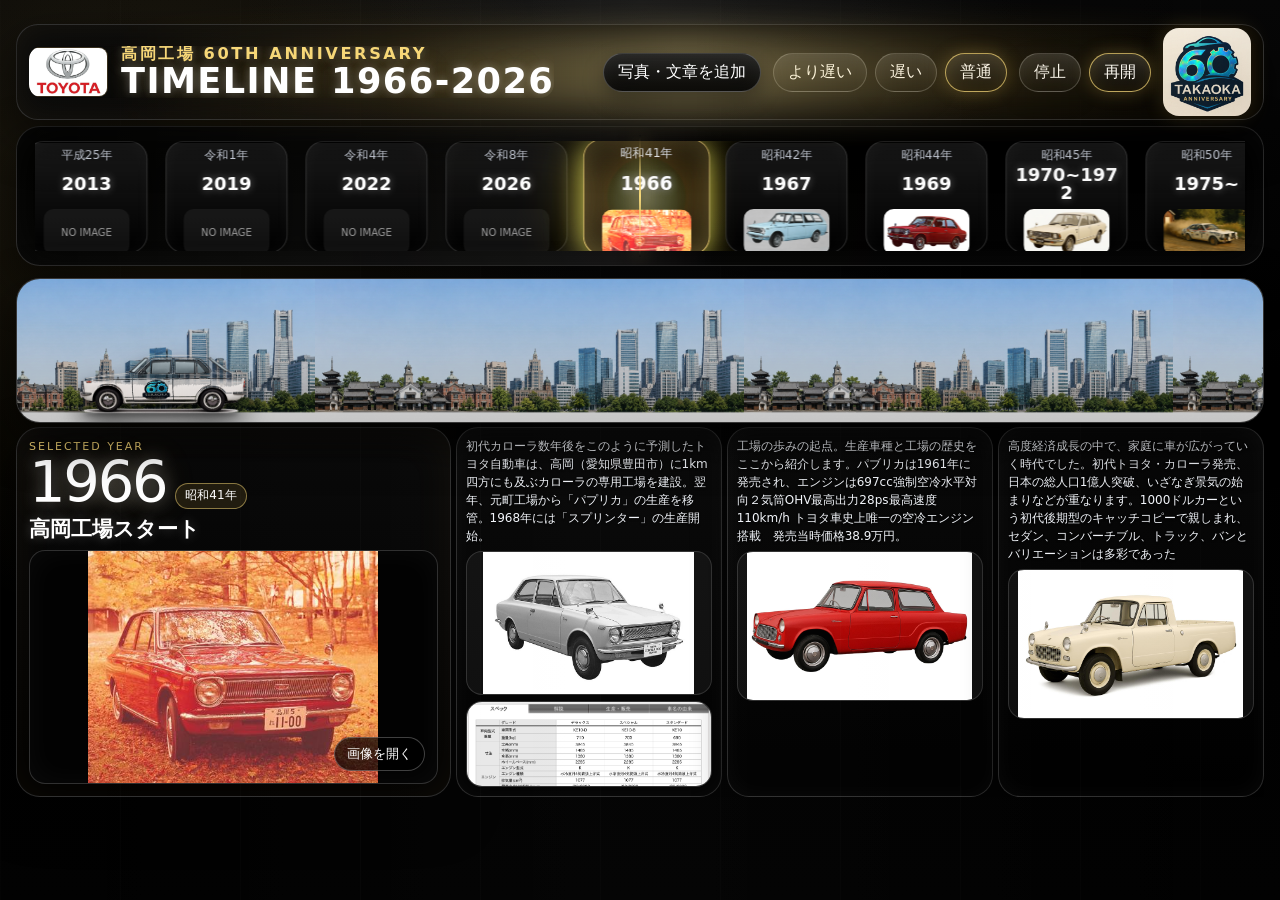
==== commit a66e9c62: "Add files via upload" ====
--- a/index.html
+++ b/index.html
@@ -1,128 +1,163 @@
 <!DOCTYPE html>
 <html lang="ja">
-<head>
-  <meta charset="UTF-8" />
-  <meta name="viewport" content="width=device-width, initial-scale=1.0" />
-  <title>高岡工場 60th Anniversary Timeline</title>
-  <link rel="stylesheet" href="style.css" />
-  <script src="script.js" defer></script>
-</head>
-<body>
+ <head>
+  <meta charset="utf-8"/>
+  <meta content="width=device-width, initial-scale=1.0" name="viewport"/>
+  <title>
+   高岡工場 60th Anniversary Timeline
+  </title>
+  <link href="style.css" rel="stylesheet"/>
+  <script defer="" src="script.js">
+  </script>
+ </head>
+ <body>
   <main class="page">
-    <header class="header">
-      <div class="title-area">
-        <img
-          src="images/factory/toyotamark.jpg?v=20260612"
-          alt="トヨタマーク"
-          class="mark"
-        />
-        <div>
-          <h1><span>高岡工場 60th Anniversary</span> TIMELINE 1966-2026</h1>
-          
+   <header class="header">
+    <div class="title-area">
+     <img alt="トヨタマーク" class="mark" src="images/factory/toyotamark.jpg?v=20260612"/>
+     <div>
+      <h1>
+       <span>
+        高岡工場 60th Anniversary
+       </span>
+       TIMELINE 1966-2026
+      </h1>
+     </div>
+    </div>
+    <div aria-label="年表操作" class="header-actions">
+     <details class="header-uploader">
+      <summary>写真・文章を追加</summary>
+      <div class="header-uploader-menu">
+       <div class="header-uploader-topline">
+        <strong>選択中の年代へ一時追加</strong>
+        <small id="editorYearLabel">1966年に追加</small>
+       </div>
+       <div class="editor-grid">
+        <label>
+         追加先
+         <select id="editorTarget">
+          <option value="car">車紹介</option>
+          <option value="plant">工場の出来事</option>
+          <option value="society">社会の出来事</option>
+         </select>
+        </label>
+        <label>
+         写真追加（最大3枚）
+         <input accept="image/*" id="editorImages" multiple type="file"/>
+        </label>
+        <label class="editor-text-label">
+         文章追加
+         <textarea id="editorText" placeholder="選択中の年代に追加する文章" rows="2"></textarea>
+        </label>
+        <div class="editor-buttons">
+         <button id="addEditorText" type="button">文章を追加</button>
+         <button id="clearEditorAdditions" type="button">一時追加をリセット</button>
         </div>
+       </div>
+       <p class="editor-note">ブラウザ内への一時追加です。正式保存する場合は画像をimagesフォルダへ入れ、script.jsへ画像パスを追加してください。</p>
       </div>
-      <div class="header-actions" aria-label="年表操作">
-        <div class="speed-control" aria-label="年表の速度切替">
-          <button class="speed-button" type="button" data-speed="verySlow">より遅い</button>
-          <button class="speed-button" type="button" data-speed="slow">遅い</button>
-          <button class="speed-button active" type="button" data-speed="normal">普通</button>
-        </div>
-        <div class="play-control" aria-label="年表の再生操作">
-          <button id="pauseButton" class="control-button" type="button">停止</button>
-          <button id="playButton" class="control-button" type="button">再開</button>
-        </div>
-        <!-- 高岡60周年公式ロゴ　無断使用・転載・転用禁止 -->
-        <img
-          src="images/factory/60thLOGO.png" 
-          alt="高岡工場60周年ロゴ"
-          class="archive-logo"
-        />
-      </div>
-    </header>
-
-    <section class="timeline-frame" id="timelineFrame" aria-label="自動スクロール年表">
-      <div class="center-line" aria-hidden="true"></div>
-      <div class="track-mask">
-        <div class="timeline-track" id="timelineTrack"></div>
-      </div>
-      <p class="pause-note">年表にマウスを乗せると、年表と下の表示が同時に止まります</p>
-    </section>
-
-    <section class="main-card">
-      <div class="left-panel">
-        <p class="label">SELECTED YEAR</p>
-        <div class="year-line">
-          <span class="big-year" id="selectedYear">1966</span>
-          <span class="era-badge" id="selectedEra">昭和41年</span>
-        </div>
-        <h2 id="selectedTitle">高岡工場スタート</h2>
-        <button class="photo-link" id="photoLink" type="button" data-placeholder="メイン写真を追加してください">
-          <img id="mainPhoto" alt="選択された年代の写真" />
-          <span>画像を開く</span>
-        </button>
-      </div>
-
-      <div class="right-area">
-        <div class="drive-stage" id="driveStage" aria-label="歴代車走行ステージ">
-          <div class="drive-bg" aria-hidden="true"></div>
-          <div class="drive-cars" id="driveCars" aria-hidden="true">
-            <div class="drive-car-slot car-slot-1966"><img class="drive-car car-1966" src="images/run-cars/corolla-60th.png" alt=""></div>
-            <div class="drive-car-slot car-slot-1970"><img class="drive-car car-1970" src="images/run-cars/corolla-green.png" alt=""></div>
-            <div class="drive-car-slot car-slot-1980"><img class="drive-car car-1980" src="images/run-cars/levin.png" alt=""></div>
-            <div class="drive-car-slot car-slot-1990"><img class="drive-car car-1990" src="images/run-cars/prius.png" alt=""></div>
-            <div class="drive-car-slot car-slot-2000"><img class="drive-car car-2000" src="images/run-cars/iQ.png" alt=""></div>
-            <div class="drive-car-slot car-slot-2010"><img class="drive-car car-2010" src="images/run-cars/hayy.png" alt=""></div>
-            <div class="drive-car-slot car-slot-2020"><img class="drive-car car-2020" src="images/run-cars/rav4-silver.png" alt=""></div>
-          </div>
-        </div>
-
-        <details class="editor-panel">
-          <summary>
-            <span>写真・文章を一時追加</span>
-            <small id="editorYearLabel">1966年に追加</small>
-          </summary>
-          <div class="editor-grid">
-            <label>
-              追加先
-              <select id="editorTarget">
-                <option value="car">車紹介</option>
-                <option value="plant">工場の出来事</option>
-                <option value="society">社会の出来事</option>
-              </select>
-            </label>
-            <label>
-              写真追加（最大3枚）
-              <input id="editorImages" type="file" accept="image/*" multiple />
-            </label>
-            <label class="editor-text-label">
-              文章追加
-              <textarea id="editorText" rows="2" placeholder="選択中の年代に追加する文章"></textarea>
-            </label>
-            <div class="editor-buttons">
-              <button id="addEditorText" type="button">文章を追加</button>
-              <button id="clearEditorAdditions" type="button">一時追加をリセット</button>
-            </div>
-          </div>
-          <p class="editor-note">
-            アップローダーは、このブラウザ内の一時追加です。正式保存する場合は画像を images フォルダへ入れ、script.js の content に画像パスを追加してください。
-          </p>
-        </details>
-
-        <div class="event-grid">
-          <article>
-            <div id="carContent" class="article-content"></div>
-          </article>
-
-          <article>
-            <div id="factoryContent" class="article-content"></div>
-          </article>
-
-          <article>
-            <div id="societyContent" class="article-content"></div>
-          </article>
-        </div>
-      </div>
-    </section>
+     </details>
+     <div aria-label="年表の速度切替" class="speed-control">
+      <button class="speed-button" data-speed="verySlow" type="button">
+       より遅い
+      </button>
+      <button class="speed-button" data-speed="slow" type="button">
+       遅い
+      </button>
+      <button class="speed-button active" data-speed="normal" type="button">
+       普通
+      </button>
+     </div>
+     <div aria-label="年表の再生操作" class="play-control">
+      <button class="control-button" id="pauseButton" type="button">
+       停止
+      </button>
+      <button class="control-button" id="playButton" type="button">
+       再開
+      </button>
+     </div>
+     <!-- 高岡60周年公式ロゴ　無断使用・転載・転用禁止 -->
+     <img alt="高岡工場60周年ロゴ" class="archive-logo" src="images/factory/60thLOGO.png"/>
+    </div>
+   </header>
+   <section aria-label="自動スクロール年表" class="timeline-frame" id="timelineFrame">
+    <div aria-hidden="true" class="center-line">
+    </div>
+    <div class="track-mask">
+     <div class="timeline-track" id="timelineTrack">
+     </div>
+    </div>
+    <p class="pause-note">
+     年表にマウスを乗せると、年表と下の表示が同時に止まります
+    </p>
+   </section>
+   <div aria-label="歴代車走行ステージ" class="drive-stage drive-stage-full" id="driveStage">
+    <div aria-hidden="true" class="drive-bg">
+    </div>
+    <div aria-hidden="true" class="drive-cars" id="driveCars">
+     <div class="drive-car-slot car-slot-1966">
+      <img alt="" class="drive-car car-1966" src="images/run-cars/corolla-60th.png"/>
+     </div>
+     <div class="drive-car-slot car-slot-1970">
+      <img alt="" class="drive-car car-1970" src="images/run-cars/corolla-green.png"/>
+     </div>
+     <div class="drive-car-slot car-slot-1980">
+      <img alt="" class="drive-car car-1980" src="images/run-cars/levin.png"/>
+     </div>
+     <div class="drive-car-slot car-slot-1990">
+      <img alt="" class="drive-car car-1990" src="images/run-cars/prius.png"/>
+     </div>
+     <div class="drive-car-slot car-slot-2000">
+      <img alt="" class="drive-car car-2000" src="images/run-cars/iQ.png"/>
+     </div>
+     <div class="drive-car-slot car-slot-2010">
+      <img alt="" class="drive-car car-2010" src="images/run-cars/hayy.png"/>
+     </div>
+     <div class="drive-car-slot car-slot-2020">
+      <img alt="" class="drive-car car-2020" src="images/run-cars/rav4-silver.png"/>
+     </div>
+    </div>
+   </div>
+   <section class="main-card">
+    <div class="left-panel">
+     <p class="label">
+      SELECTED YEAR
+     </p>
+     <div class="year-line">
+      <span class="big-year" id="selectedYear">
+       1966
+      </span>
+      <span class="era-badge" id="selectedEra">
+       昭和41年
+      </span>
+     </div>
+     <h2 id="selectedTitle">
+      高岡工場スタート
+     </h2>
+     <button class="photo-link" data-placeholder="メイン写真を追加してください" id="photoLink" type="button">
+      <img alt="選択された年代の写真" id="mainPhoto"/>
+      <span>
+       画像を開く
+      </span>
+     </button>
+    </div>
+    <div class="right-area">
+     <div class="event-grid">
+      <article>
+       <div class="article-content" id="carContent">
+       </div>
+      </article>
+      <article>
+       <div class="article-content" id="factoryContent">
+       </div>
+      </article>
+      <article>
+       <div class="article-content" id="societyContent">
+       </div>
+      </article>
+     </div>
+    </div>
+   </section>
   </main>
-</body>
+ </body>
 </html>
--- a/style.css
+++ b/style.css
@@ -678,13 +678,15 @@
 }
 
 .rav4-runner.is-running{
-  animation:runnerPass 3.5s ease-in-out both;
+  animation:runnerPass 4s ease-in-out both;
 }
 
 @keyframes runnerPass{
   0%{ transform:translateX(calc(100vw + 190px)); opacity:0; }
   8%{ opacity:1; }
-  86%{ opacity:1; }
+  43%{ transform:translateX(calc(50vw - 50%)); opacity:1; }
+  55.5%{ transform:translateX(calc(50vw - 50%)); opacity:1; }
+  88%{ opacity:1; }
   100%{ transform:translateX(calc(-1 * var(--runner-width) - 210px)); opacity:0; }
 }
 
@@ -703,7 +705,7 @@
   width:var(--parade-width);
   opacity:0;
   transform:translateX(calc(100vw + 260px));
-  animation:paradePass 4.1s ease-in-out var(--parade-delay) both;
+  animation:paradePass 4.5s ease-in-out var(--parade-delay) both;
 }
 
 .all-cars-parade__car img{
@@ -715,7 +717,9 @@
 @keyframes paradePass{
   0%{ transform:translateX(calc(100vw + 260px)); opacity:0; }
   9%{ opacity:1; }
-  84%{ opacity:1; }
+  42%{ transform:translateX(calc(50vw - 50%)); opacity:1; }
+  53.1%{ transform:translateX(calc(50vw - 50%)); opacity:1; }
+  86%{ opacity:1; }
   100%{ transform:translateX(-420px); opacity:0; }
 }
 
@@ -883,6 +887,7 @@
 .drive-car-slot{
   position:absolute;
   bottom:13px;
+  left:var(--slot-left);
   opacity:0;
   transform:translateX(230px);
 }
@@ -897,19 +902,24 @@
 }
 
 .car-slot-1966{
-  left:5%;
+  --slot-left:5%;
   width:clamp(110px, 13vw, 170px);
   opacity:1;
   transform:translateX(0);
   animation:driveFloat .48s ease-in-out infinite alternate;
 }
 
-.car-slot-1970{ left:18%; width:clamp(108px, 12.5vw, 165px); }
-.car-slot-1980{ left:31%; width:clamp(104px, 12vw, 158px); }
-.car-slot-1990{ left:44%; width:clamp(100px, 11.5vw, 150px); }
-.car-slot-2000{ left:57%; width:clamp(78px, 9vw, 116px); }
-.car-slot-2010{ left:68%; width:clamp(112px, 13vw, 174px); }
-.car-slot-2020{ left:81%; width:clamp(112px, 13vw, 178px); }
+.car-slot-1970{ --slot-left:18%; width:clamp(108px, 12.5vw, 165px); }
+.car-slot-1980{
+  --slot-left:31%;
+  width:clamp(104px, 12vw, 158px);
+  /* 画像下側の透明余白を補正し、レビンのタイヤ位置を他車と合わせる */
+  bottom:0;
+}
+.car-slot-1990{ --slot-left:44%; width:clamp(100px, 11.5vw, 150px); }
+.car-slot-2000{ --slot-left:57%; width:clamp(78px, 9vw, 116px); }
+.car-slot-2010{ --slot-left:68%; width:clamp(112px, 13vw, 174px); }
+.car-slot-2020{ --slot-left:81%; width:clamp(112px, 13vw, 178px); }
 
 .drive-stage.show-1970 .car-slot-1970,
 .drive-stage.show-1980 .car-slot-1980,
@@ -920,14 +930,35 @@
   opacity:1;
   transform:translateX(0);
   animation:
-    driveJoin .95s ease-out both,
-    driveFloat .48s ease-in-out .95s infinite alternate;
-}
-
-@keyframes driveJoin{
-  0%{ opacity:0; transform:translateX(230px); }
-  15%{ opacity:1; }
-  100%{ opacity:1; transform:translateX(0); }
+    driveJoinWithCenterStop 3.1s ease-in-out both,
+    driveFloat .48s ease-in-out 3.1s infinite alternate;
+}
+
+/* 右から走り込み、中央で約0.5秒停止してから所定位置へ移動 */
+@keyframes driveJoinWithCenterStop{
+  0%{
+    left:calc(100% + 40px);
+    opacity:0;
+    transform:translateX(0);
+  }
+  10%{
+    opacity:1;
+  }
+  42%{
+    left:50%;
+    opacity:1;
+    transform:translateX(-50%);
+  }
+  58%{
+    left:50%;
+    opacity:1;
+    transform:translateX(-50%);
+  }
+  100%{
+    left:var(--slot-left);
+    opacity:1;
+    transform:translateX(0);
+  }
 }
 
 @keyframes driveFloat{
@@ -940,11 +971,608 @@
     height:150px;
     min-height:150px;
   }
-  .car-slot-1966{ left:3%; }
-  .car-slot-1970{ left:18%; }
-  .car-slot-1980{ left:33%; }
-  .car-slot-1990{ left:48%; }
-  .car-slot-2000{ left:61%; }
-  .car-slot-2010{ left:72%; }
-  .car-slot-2020{ left:82%; }
-}
+  .car-slot-1966{ --slot-left:3%; }
+  .car-slot-1970{ --slot-left:18%; }
+  .car-slot-1980{ --slot-left:33%; }
+  .car-slot-1990{ --slot-left:48%; }
+  .car-slot-2000{ --slot-left:61%; }
+  .car-slot-2010{ --slot-left:72%; }
+  .car-slot-2020{ --slot-left:82%; }
+}
+
+
+/* run-carを年表と同じ横幅の独立コンテナにする */
+.drive-stage-full{
+  width:100%;
+  margin-bottom:18px;
+}
+
+
+/* =========================================================
+   2026 → 1966 周回演出
+   run-car内の全車が一斉退出し、初代カローラが先頭へ戻る
+   ========================================================= */
+.drive-stage.is-loop-reset .drive-car-slot{
+  opacity:1 !important;
+  animation:driveFleetExit 2.4s cubic-bezier(.32,.02,.58,1) both !important;
+}
+
+.drive-stage.is-loop-reset .car-slot-1966{
+  animation:
+    driveFleetExit 2.4s cubic-bezier(.32,.02,.58,1) both,
+    corollaReturnToLead 3.2s cubic-bezier(.18,.72,.24,1) 2.65s both,
+    driveFloat .48s ease-in-out 5.85s infinite alternate !important;
+}
+
+/* 現在の隊列位置から、全車が左側へ一斉に走り抜けます */
+@keyframes driveFleetExit{
+  0%{
+    left:var(--slot-left);
+    opacity:1;
+    transform:translateX(0);
+  }
+  18%{
+    left:calc(var(--slot-left) - 2%);
+    opacity:1;
+    transform:translateX(-8px);
+  }
+  72%{
+    opacity:1;
+  }
+  100%{
+    left:-28%;
+    opacity:0;
+    transform:translateX(-180px);
+  }
+}
+
+/* 初代カローラが右側から走り、先頭位置で停止します */
+@keyframes corollaReturnToLead{
+  0%{
+    left:calc(100% + 80px);
+    opacity:0;
+    transform:translateX(0);
+  }
+  10%{
+    opacity:1;
+  }
+  62%{
+    left:12%;
+    opacity:1;
+    transform:translateX(0);
+  }
+  82%{
+    left:5.7%;
+    opacity:1;
+    transform:translateX(0);
+  }
+  92%{
+    left:4.8%;
+    opacity:1;
+    transform:translateX(0);
+  }
+  100%{
+    left:5%;
+    opacity:1;
+    transform:translateX(0);
+  }
+}
+
+@media (max-width:900px){
+  @keyframes corollaReturnToLead{
+    0%{ left:calc(100% + 60px); opacity:0; transform:translateX(0); }
+    10%{ opacity:1; }
+    62%{ left:10%; opacity:1; transform:translateX(0); }
+    82%{ left:3.7%; opacity:1; transform:translateX(0); }
+    92%{ left:2.8%; opacity:1; transform:translateX(0); }
+    100%{ left:3%; opacity:1; transform:translateX(0); }
+  }
+}
+
+/* =========================================================
+   大型モニター常設表示：縦方向コンパクト調整
+   年表の説明欄を非表示にし、下段3コンテナを低くする
+   ========================================================= */
+
+/* 年表：178px → 140px */
+.timeline-frame{
+  height:140px;
+  margin-bottom:12px;
+}
+
+/* マウス操作説明は常設モニターでは不要 */
+.pause-note{
+  display:none;
+}
+
+/* 説明欄を消した分、年表カードを縦中央へ寄せる */
+.track-mask{
+  inset:14px 18px 14px;
+}
+
+.center-line{
+  top:8px;
+  bottom:8px;
+}
+
+/* 下段3コンテナ：360px → 245px */
+.event-grid article{
+  min-height:245px;
+  max-height:245px;
+  padding:10px 12px;
+  overflow:hidden;
+}
+
+.event-grid{
+  gap:10px;
+}
+
+.article-content{
+  gap:8px;
+  max-height:205px;
+  overflow:hidden;
+}
+
+.content-text{
+  font-size:clamp(12px, .82vw, 14px);
+  line-height:1.5;
+}
+
+.image-block{
+  max-height:150px;
+}
+
+.info-photo{
+  max-height:150px;
+  object-fit:contain;
+}
+
+/* =========================================================
+   大型モニター調整 v2
+   左メインの年号・タイトルを縮小し、左右の下端を揃える
+   ========================================================= */
+
+.main-card{
+  align-items:stretch;
+}
+
+.left-panel{
+  display:flex;
+  flex-direction:column;
+  height:auto;
+  min-height:0;
+  padding:14px 16px;
+}
+
+.label{
+  margin-bottom:4px;
+  font-size:11px;
+}
+
+.year-line{
+  gap:9px;
+  margin-bottom:4px;
+}
+
+.big-year{
+  font-size:clamp(40px, 4.5vw, 64px);
+  line-height:.9;
+}
+
+.era-badge{
+  min-height:26px;
+  padding:3px 9px;
+  font-size:12px;
+}
+
+#selectedTitle{
+  margin:4px 0 10px;
+  font-size:clamp(18px, 1.65vw, 27px);
+  line-height:1.12;
+}
+
+/* 左の写真枠が残りの高さだけを使い、右側と下端を揃える */
+.photo-link{
+  flex:1 1 auto;
+  min-height:0;
+  height:auto;
+  border-radius:16px;
+}
+
+.photo-link img{
+  width:100%;
+  height:100%;
+  min-height:0;
+  object-fit:contain;
+}
+
+.right-area{
+  min-height:0;
+}
+
+.event-grid{
+  align-items:stretch;
+}
+
+.event-grid article{
+  height:245px;
+  min-height:245px;
+  max-height:245px;
+}
+
+/* =========================================================
+   大型モニター調整 v3
+   左コンテナと右側3コンテナの下端を完全に揃える
+   ========================================================= */
+
+/* 左右の列を同じ高さにする */
+.main-card{
+  align-items:stretch;
+}
+
+.left-panel,
+.right-area{
+  height:100%;
+  min-height:0;
+}
+
+/* 右側は上部の追加欄を除いた残りを3コンテナで埋める */
+.right-area{
+  display:flex;
+  flex-direction:column;
+}
+
+.event-grid{
+  flex:1 1 0;
+  min-height:0;
+  align-items:stretch;
+}
+
+/* 固定245pxを解除し、左側コンテナの下端まで自動拡張 */
+.event-grid article{
+  height:100%;
+  min-height:0;
+  max-height:none;
+  overflow:hidden;
+}
+
+.article-content{
+  height:100%;
+  max-height:none;
+  min-height:0;
+  overflow:hidden;
+}
+
+/* =========================================================
+   大型モニター調整 v4
+   画像サイズに左右されず、左右コンテナの高さを固定
+   小さい画像は写真枠内に余白を残して最大表示
+   ========================================================= */
+
+:root{
+  --main-display-height:clamp(360px, 39vh, 420px);
+}
+
+/* メイン表示領域の高さを先に確定する */
+.main-card{
+  height:var(--main-display-height);
+  min-height:0;
+  align-items:stretch;
+}
+
+/* 左右の外側コンテナは同じ高さを維持 */
+.left-panel,
+.right-area{
+  height:100%;
+  min-height:0;
+  overflow:hidden;
+}
+
+/* 左側は見出し以外の残り全部を写真枠にする */
+.left-panel{
+  display:flex;
+  flex-direction:column;
+}
+
+.photo-link{
+  flex:1 1 0;
+  width:100%;
+  height:0;
+  min-height:0;
+  overflow:hidden;
+  display:flex;
+  align-items:center;
+  justify-content:center;
+  background:#020202;
+}
+
+/* 写真自体は枠いっぱいまで拡大。ただし切り取らない */
+.photo-link img{
+  display:block;
+  width:100%;
+  height:100%;
+  min-height:0;
+  max-width:100%;
+  max-height:100%;
+  object-fit:contain;
+  object-position:center;
+}
+
+/* 右側も決められた高さの中だけで構成する */
+.right-area{
+  display:flex;
+  flex-direction:column;
+}
+
+.editor-panel{
+  flex:0 0 auto;
+}
+
+.event-grid{
+  flex:1 1 0;
+  min-height:0;
+  grid-template-rows:minmax(0, 1fr);
+  align-items:stretch;
+}
+
+.event-grid article{
+  height:100%;
+  min-height:0;
+  max-height:none;
+  overflow:hidden;
+}
+
+.article-content{
+  height:100%;
+  min-height:0;
+  overflow:hidden;
+}
+
+/* =========================================================
+   大型モニター調整 v5
+   下段の余白を少し減らす
+   ========================================================= */
+:root{
+  --main-display-height:clamp(335px, 36vh, 390px);
+}
+
+/* 下段コンテナ内部の上下余白もわずかに縮小 */
+.left-panel{
+  padding:16px;
+}
+
+.event-grid article{
+  padding:12px;
+}
+
+.article-content{
+  gap:9px;
+}
+
+/* ページ最下部の余白を縮小 */
+.page{
+  padding-bottom:14px;
+}
+
+
+/* =========================================================
+   v6: アップローダーをヘッダーへ移動
+   右側3コンテナの表示領域を最大化
+   ========================================================= */
+.header{
+  overflow:visible;
+  position:relative;
+  z-index:20;
+}
+
+.header-actions{
+  position:relative;
+  flex-wrap:nowrap;
+}
+
+.header-uploader{
+  position:relative;
+  flex:0 0 auto;
+  z-index:30;
+}
+
+.header-uploader > summary{
+  list-style:none;
+  min-height:36px;
+  padding:8px 14px;
+  border:1px solid rgba(255,255,255,.22);
+  border-radius:999px;
+  color:#fff;
+  background:linear-gradient(180deg, rgba(35,35,35,.94), rgba(0,0,0,.9));
+  box-shadow:inset 0 0 16px rgba(255,255,255,.04), 0 8px 20px rgba(0,0,0,.35);
+  cursor:pointer;
+  white-space:nowrap;
+}
+
+.header-uploader > summary::-webkit-details-marker{
+  display:none;
+}
+
+.header-uploader[open] > summary{
+  border-color:rgba(247,216,121,.72);
+  box-shadow:0 0 18px rgba(218,178,78,.28), inset 0 0 14px rgba(218,178,78,.12);
+}
+
+.header-uploader-menu{
+  position:absolute;
+  top:calc(100% + 12px);
+  left:0;
+  width:min(620px, calc(100vw - 48px));
+  padding:14px;
+  border:1px solid rgba(247,216,121,.4);
+  border-radius:18px;
+  background:rgba(3,3,3,.98);
+  box-shadow:0 24px 60px rgba(0,0,0,.78), inset 0 0 24px rgba(218,178,78,.06);
+}
+
+.header-uploader-topline{
+  display:flex;
+  justify-content:space-between;
+  align-items:center;
+  gap:14px;
+  margin-bottom:12px;
+}
+
+.header-uploader-topline small{
+  color:rgba(255,255,255,.68);
+}
+
+.header-uploader .editor-grid{
+  padding:0;
+}
+
+.header-uploader .editor-note{
+  padding:10px 0 0;
+}
+
+/* 旧アップローダー分の高さを完全に削除 */
+.right-area{
+  gap:0;
+}
+
+.right-area > .editor-panel{
+  display:none !important;
+}
+
+.event-grid{
+  flex:1 1 100%;
+  height:100%;
+}
+
+@media (max-width:1100px){
+  .header-actions{
+    flex-wrap:wrap;
+  }
+
+  .header-uploader-menu{
+    left:auto;
+    right:0;
+  }
+}
+
+/* =========================================================
+   v7: 下段コンテナ外側の余白を縮小
+   コンテナ内部と表示高さは維持
+   ========================================================= */
+
+/* run-carエリアと下段表示の間隔 */
+.drive-stage-full{
+  margin-bottom:10px;
+}
+
+/* 左メインと右3コンテナ群の間隔 */
+.main-card{
+  gap:10px;
+}
+
+/* 右側3コンテナ同士の間隔 */
+.event-grid{
+  gap:9px;
+}
+
+/* 画面最下部の余白 */
+.page{
+  padding-bottom:6px;
+}
+
+/* =========================================================
+   v8: run-carエリアを低くし、下段表示領域を拡大
+   ========================================================= */
+
+/* run-carの空の余白を減らす */
+.drive-stage,
+.drive-stage-full{
+  height:145px;
+  min-height:145px;
+}
+
+/* 背景の見える位置を少し下げ、道路と車を残す */
+.drive-bg{
+  background-position:center 58%;
+}
+
+/* 車は従来の接地位置を維持 */
+.drive-car-slot{
+  bottom:8px;
+}
+
+.car-slot-1980{
+  bottom:0;
+}
+
+/* run-carで減らした高さを下段へ移す */
+:root{
+  --main-display-height:clamp(370px, 40vh, 430px);
+}
+
+@media (max-width:900px){
+  .drive-stage,
+  .drive-stage-full{
+    height:130px;
+    min-height:130px;
+  }
+}
+
+/* =========================================================
+   v9: ヘッダーを右ロゴの高さに合わせ、下段外側余白を最小化
+   ========================================================= */
+
+/* 右端ロゴとほぼ同じ高さのコンパクトなヘッダー */
+.header{
+  height:96px;
+  min-height:96px;
+  padding:2px 12px;
+  margin-bottom:6px;
+  align-items:center;
+}
+
+.archive-logo{
+  width:88px;
+  height:88px;
+  flex:0 0 88px;
+}
+
+/* タイトルがヘッダー内に確実に収まるよう微調整 */
+h1{
+  font-size:clamp(22px, 2.75vw, 42px);
+  line-height:.98;
+}
+
+h1 span{
+  margin-bottom:2px;
+}
+
+/* 下段コンテナ外側の余白を限界近くまで縮小 */
+.drive-stage-full{
+  margin-bottom:4px;
+}
+
+.main-card{
+  gap:5px;
+}
+
+.event-grid{
+  gap:5px;
+}
+
+.page{
+  padding-bottom:0;
+}
+
+/* コンテナ内部の外周余白も少しだけ詰める */
+.left-panel{
+  padding:12px;
+}
+
+.event-grid article{
+  padding:9px;
+}
+
+.article-content{
+  gap:6px;
+}
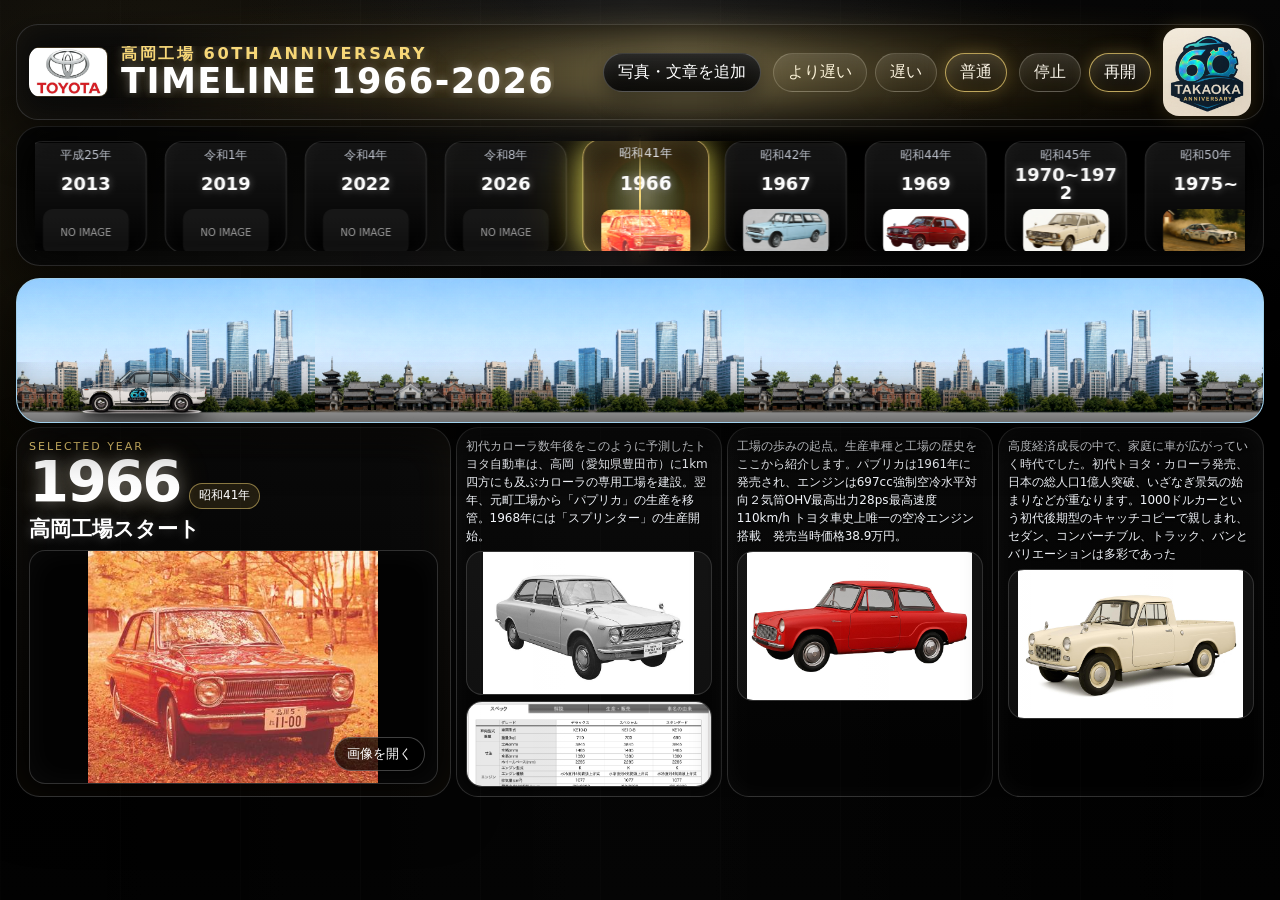
==== commit 2d101ea2: "Add files via upload" ====
--- a/index.html
+++ b/index.html
@@ -6,7 +6,7 @@
   <title>
    高岡工場 60th Anniversary Timeline
   </title>
-  <link href="style.css" rel="stylesheet"/>
+  <link href="style.css?v=20260628-nightlight2" rel="stylesheet"/>
   <script defer="" src="script.js">
   </script>
  </head>
@@ -94,6 +94,11 @@
    <div aria-label="歴代車走行ステージ" class="drive-stage drive-stage-full" id="driveStage">
     <div aria-hidden="true" class="drive-bg">
     </div>
+    <div aria-hidden="true" class="weather-effects">
+     <div class="weather-clouds"></div>
+     <div class="weather-rain"></div>
+     <div class="weather-night-lights"></div>
+    </div>
     <div aria-hidden="true" class="drive-cars" id="driveCars">
      <div class="drive-car-slot car-slot-1966">
       <img alt="" class="drive-car car-1966" src="images/run-cars/corolla-60th.png"/>
@@ -159,5 +164,23 @@
     </div>
    </section>
   </main>
+  <script>
+   (() => {
+    const stage = document.getElementById("driveStage");
+    if (!stage) return;
+
+    const weatherModes = ["sunny", "cloudy", "night"];
+    let weatherIndex = 0;
+
+    const applyWeather = () => {
+     stage.classList.remove(...weatherModes);
+     stage.classList.add(weatherModes[weatherIndex]);
+     weatherIndex = (weatherIndex + 1) % weatherModes.length;
+    };
+
+    applyWeather();
+    window.setInterval(applyWeather, 30000);
+   })();
+  </script>
  </body>
 </html>
--- a/style.css
+++ b/style.css
@@ -393,7 +393,7 @@
 .big-year{
   color:#fff;
   font-size:clamp(38px, 6vw, 86px);
-  font-weight:800px;
+  font-weight:800;
   line-height:.88;
   letter-spacing:-.04em;
   text-shadow:0 0 18px rgba(255,255,255,.38), 0 0 34px rgba(218,178,78,.22);
@@ -903,7 +903,7 @@
 
 .car-slot-1966{
   --slot-left:5%;
-  width:clamp(110px, 13vw, 170px);
+  width:clamp(105px, 10vw, 140px);
   opacity:1;
   transform:translateX(0);
   animation:driveFloat .48s ease-in-out infinite alternate;
@@ -912,12 +912,12 @@
 .car-slot-1970{ --slot-left:18%; width:clamp(108px, 12.5vw, 165px); }
 .car-slot-1980{
   --slot-left:31%;
-  width:clamp(104px, 12vw, 158px);
+  width:clamp(108px, 13vw, 165px);
   /* 画像下側の透明余白を補正し、レビンのタイヤ位置を他車と合わせる */
   bottom:0;
 }
-.car-slot-1990{ --slot-left:44%; width:clamp(100px, 11.5vw, 150px); }
-.car-slot-2000{ --slot-left:57%; width:clamp(78px, 9vw, 116px); }
+.car-slot-1990{ --slot-left:44%; width:clamp(100px, 11.5vw, 145px);bottom:0; }
+.car-slot-2000{ --slot-left:57%; width:clamp(68px, 7.8vw, 100px); }
 .car-slot-2010{ --slot-left:68%; width:clamp(112px, 13vw, 174px); }
 .car-slot-2020{ --slot-left:81%; width:clamp(112px, 13vw, 178px); }
 
@@ -1576,3 +1576,413 @@
 .article-content{
   gap:6px;
 }
+
+/* =========================================================
+   v10: run-car背景に奥行き・立体感を追加
+   既存の背景移動と車のアニメーションは維持
+   ========================================================= */
+
+.drive-bg{
+  /* 遠景は少し明るく、下側へ向かって陰影を強くする */
+  background:
+    linear-gradient(
+      180deg,
+      rgba(120,190,235,.08) 0%,
+      rgba(255,255,255,0) 38%,
+      rgba(0,0,0,.08) 70%,
+      rgba(0,0,0,.30) 100%
+    ),
+    url("images/drive/old-to-modern-cityscape.jpg") repeat-x center 58% / auto 100%;
+
+  /* わずかに拡大し、平面的に見える余白を抑える */
+  transform-origin:center bottom;
+  filter:
+    saturate(1.04)
+    contrast(1.06)
+    brightness(.98);
+}
+
+/* 遠景の空気遠近法：上側に薄い霞を追加 */
+.drive-bg::before{
+  content:"";
+  position:absolute;
+  inset:0;
+  pointer-events:none;
+  background:
+    linear-gradient(
+      180deg,
+      rgba(205,232,248,.16) 0%,
+      rgba(205,232,248,.06) 42%,
+      rgba(255,255,255,0) 68%
+    );
+  z-index:1;
+}
+
+/* 手前側の陰影：建物の足元と車の接地感を強化 */
+.drive-bg::after{
+  content:"";
+  position:absolute;
+  left:0;
+  right:0;
+  bottom:0;
+  height:42%;
+  pointer-events:none;
+  background:
+    linear-gradient(
+      180deg,
+      rgba(0,0,0,0) 0%,
+      rgba(0,0,0,.08) 42%,
+      rgba(0,0,0,.28) 100%
+    );
+  box-shadow:inset 0 -18px 28px rgba(0,0,0,.18);
+  z-index:2;
+}
+
+/* 背景の陰影より車を確実に前面へ表示 */
+.drive-cars{
+  z-index:5;
+}
+
+/* 車の下に柔らかい接地影を追加して浮遊感を抑える */
+.drive-car-slot::after{
+  content:"";
+  position:absolute;
+  left:14%;
+  right:12%;
+  bottom:-2px;
+  height:10px;
+  border-radius:50%;
+  background:rgba(0,0,0,.34);
+  filter:blur(5px);
+  transform:scaleX(.92);
+  z-index:-1;
+}
+
+/* =========================================================
+   v11: CSS崩れ修正版
+   後半の固定高さ指定と既存レスポンシブ指定の競合を解消
+   ========================================================= */
+
+.drive-bg{
+  overflow:hidden;
+}
+
+@media (max-width:1100px){
+  .header{
+    height:auto;
+    min-height:96px;
+    padding:8px 12px;
+    align-items:flex-start;
+  }
+
+  .header-actions{
+    width:100%;
+    justify-content:flex-start;
+    flex-wrap:wrap;
+  }
+
+  .main-card{
+    height:auto;
+    min-height:0;
+    grid-template-columns:1fr;
+  }
+
+  .left-panel,
+  .right-area{
+    height:auto;
+    min-height:0;
+    overflow:visible;
+  }
+
+  .photo-link{
+    height:300px;
+    min-height:300px;
+    flex:none;
+  }
+
+  .photo-link img{
+    min-height:0;
+  }
+
+  .event-grid{
+    height:auto;
+    grid-template-columns:1fr;
+    grid-template-rows:auto;
+  }
+
+  .event-grid article{
+    height:auto;
+    min-height:245px;
+    max-height:none;
+  }
+
+  .article-content{
+    height:auto;
+    max-height:none;
+    overflow:visible;
+  }
+}
+
+@media (max-width:640px){
+  .header{
+    min-height:0;
+  }
+
+  .header-uploader-menu{
+    left:0;
+    right:auto;
+    width:calc(100vw - 40px);
+  }
+
+  .photo-link{
+    height:250px;
+    min-height:250px;
+  }
+
+  .main-card{
+    gap:8px;
+  }
+
+  .event-grid{
+    gap:8px;
+  }
+}
+
+/* =========================================================
+   v12: 天候・昼夜変化
+   30秒ごとに切替、5秒かけて自然に変化
+   ========================================================= */
+
+.drive-stage{
+  background:#8fc7e8;
+}
+
+/* 天候レイヤー全体 */
+.weather-effects{
+  position:absolute;
+  inset:0;
+  z-index:3;
+  overflow:hidden;
+  pointer-events:none;
+  border-radius:inherit;
+}
+
+/* すべて5秒でゆっくり変化 */
+.drive-bg,
+.weather-effects,
+.weather-clouds,
+.weather-rain,
+.weather-night-lights,
+.drive-car{
+  transition:
+    filter 5s ease,
+    opacity 5s ease,
+    background 5s ease,
+    box-shadow 5s ease;
+}
+
+/* 雲 */
+.weather-clouds{
+  position:absolute;
+  inset:-20% -30%;
+  opacity:0;
+  background:
+    radial-gradient(ellipse at 15% 35%, rgba(235,240,245,.82) 0 10%, transparent 11%),
+    radial-gradient(ellipse at 30% 28%, rgba(215,222,230,.78) 0 13%, transparent 14%),
+    radial-gradient(ellipse at 48% 38%, rgba(225,230,236,.80) 0 12%, transparent 13%),
+    radial-gradient(ellipse at 70% 26%, rgba(205,212,220,.78) 0 14%, transparent 15%),
+    radial-gradient(ellipse at 88% 36%, rgba(225,230,236,.82) 0 11%, transparent 12%);
+  filter:blur(7px);
+  transform:translateX(-4%);
+  animation:weatherCloudMove 24s linear infinite;
+}
+
+@keyframes weatherCloudMove{
+  from{ transform:translateX(-8%); }
+  to{ transform:translateX(8%); }
+}
+
+/* 雨 */
+.weather-rain{
+  position:absolute;
+  inset:-35% -20%;
+  opacity:0;
+  background-image:
+    repeating-linear-gradient(
+      112deg,
+      transparent 0 13px,
+      rgba(210,230,245,.62) 14px 15px,
+      transparent 16px 27px
+    );
+  background-size:34px 34px;
+  animation:weatherRainFall .65s linear infinite;
+}
+
+@keyframes weatherRainFall{
+  from{ transform:translate3d(-20px,-35px,0); }
+  to{ transform:translate3d(20px,35px,0); }
+}
+
+/* 夜の街明かり
+   不自然な点状ライトは廃止し、薄い夜色だけを重ねる */
+.weather-night-lights{
+  position:absolute;
+  inset:0;
+  opacity:0;
+  background:
+    linear-gradient(
+      180deg,
+      rgba(8,18,42,.08) 0%,
+      rgba(5,12,30,.18) 58%,
+      rgba(2,6,18,.32) 100%
+    );
+  mix-blend-mode:normal;
+  box-shadow:none;
+}
+
+/* 晴れ */
+.drive-stage.sunny .drive-bg{
+  filter:saturate(1.14) contrast(1.06) brightness(1.08);
+}
+
+.drive-stage.sunny .weather-clouds,
+.drive-stage.sunny .weather-rain,
+.drive-stage.sunny .weather-night-lights{
+  opacity:0;
+}
+
+/* 曇り */
+.drive-stage.cloudy .drive-bg{
+  filter:saturate(.72) contrast(.96) brightness(.82);
+}
+
+.drive-stage.cloudy .weather-clouds{
+  opacity:.72;
+}
+
+.drive-stage.cloudy .weather-rain,
+.drive-stage.cloudy .weather-night-lights{
+  opacity:0;
+}
+
+/* 雨 */
+.drive-stage.rainy .drive-bg{
+  filter:saturate(.58) contrast(.94) brightness(.67) hue-rotate(6deg);
+}
+
+.drive-stage.rainy .weather-clouds{
+  opacity:.88;
+}
+
+.drive-stage.rainy .weather-rain{
+  opacity:.80;
+}
+
+.drive-stage.rainy .weather-night-lights{
+  opacity:0;
+}
+
+/* 夜 */
+.drive-stage.night .drive-bg{
+  filter:saturate(.62) contrast(1.08) brightness(.38) hue-rotate(12deg);
+}
+
+.drive-stage.night .weather-clouds{
+  opacity:.22;
+}
+
+.drive-stage.night .weather-rain{
+  opacity:0;
+}
+
+.drive-stage.night .weather-night-lights{
+  opacity:.42;
+}
+
+/* 夜間は車体全体を発光させず、少し暗くするだけ */
+.drive-stage.night .drive-car{
+  filter:
+    brightness(.72)
+    drop-shadow(0 14px 14px rgba(0,0,0,.72));
+}
+
+/* 左向きの車の前方に、ヘッドライト風の光を追加 */
+.drive-car-slot::before{
+  content:"";
+  position:absolute;
+  left:-42%;
+  bottom:18%;
+  width:58%;
+  height:28%;
+  pointer-events:none;
+  opacity:0;
+  z-index:-1;
+  transform:skewX(-10deg);
+  transform-origin:right center;
+  background:
+    linear-gradient(
+      90deg,
+      rgba(255,248,205,0) 0%,
+      rgba(255,244,185,.12) 42%,
+      rgba(255,241,165,.42) 78%,
+      rgba(255,250,220,.88) 100%
+    );
+  clip-path:polygon(0 18%, 100% 40%, 100% 60%, 0 82%);
+  filter:blur(3px);
+  transition:opacity 5s ease;
+}
+
+/* 夜だけヘッドライトを点灯 */
+.drive-stage.night .drive-car-slot::before{
+  opacity:.88;
+}
+
+/* 各車でライト位置を微調整 */
+.car-slot-1966::before{ bottom:20%; left:-39%; width:54%; }
+.car-slot-1970::before{ bottom:21%; left:-40%; width:55%; }
+.car-slot-1980::before{ bottom:26%; left:-38%; width:53%; }
+.car-slot-1990::before{ bottom:23%; left:-40%; width:55%; }
+.car-slot-2000::before{ bottom:28%; left:-38%; width:54%; }
+.car-slot-2010::before{ bottom:24%; left:-41%; width:56%; }
+.car-slot-2020::before{ bottom:25%; left:-42%; width:57%; }
+
+/* 雨天時の路面反射 */
+.drive-stage.rainy::after,
+.drive-stage.night::after{
+  content:"";
+  position:absolute;
+  left:0;
+  right:0;
+  bottom:0;
+  height:34%;
+  z-index:4;
+  pointer-events:none;
+  opacity:.55;
+  background:
+    linear-gradient(
+      180deg,
+      transparent,
+      rgba(120,170,210,.14) 45%,
+      rgba(255,220,130,.12) 100%
+    );
+  filter:blur(2px);
+  transition:opacity 5s ease;
+}
+
+
+/* =========================================================
+   v13: 雨演出を停止
+   ========================================================= */
+.weather-rain{
+  display:none !important;
+}
+
+.drive-stage.rainy .weather-rain{
+  opacity:0 !important;
+}
+
+.drive-stage.rainy::after{
+  display:none !important;
+}
+
+/* v14: 街の人工的な点灯表現を削除し、自然な夜色へ調整 */
